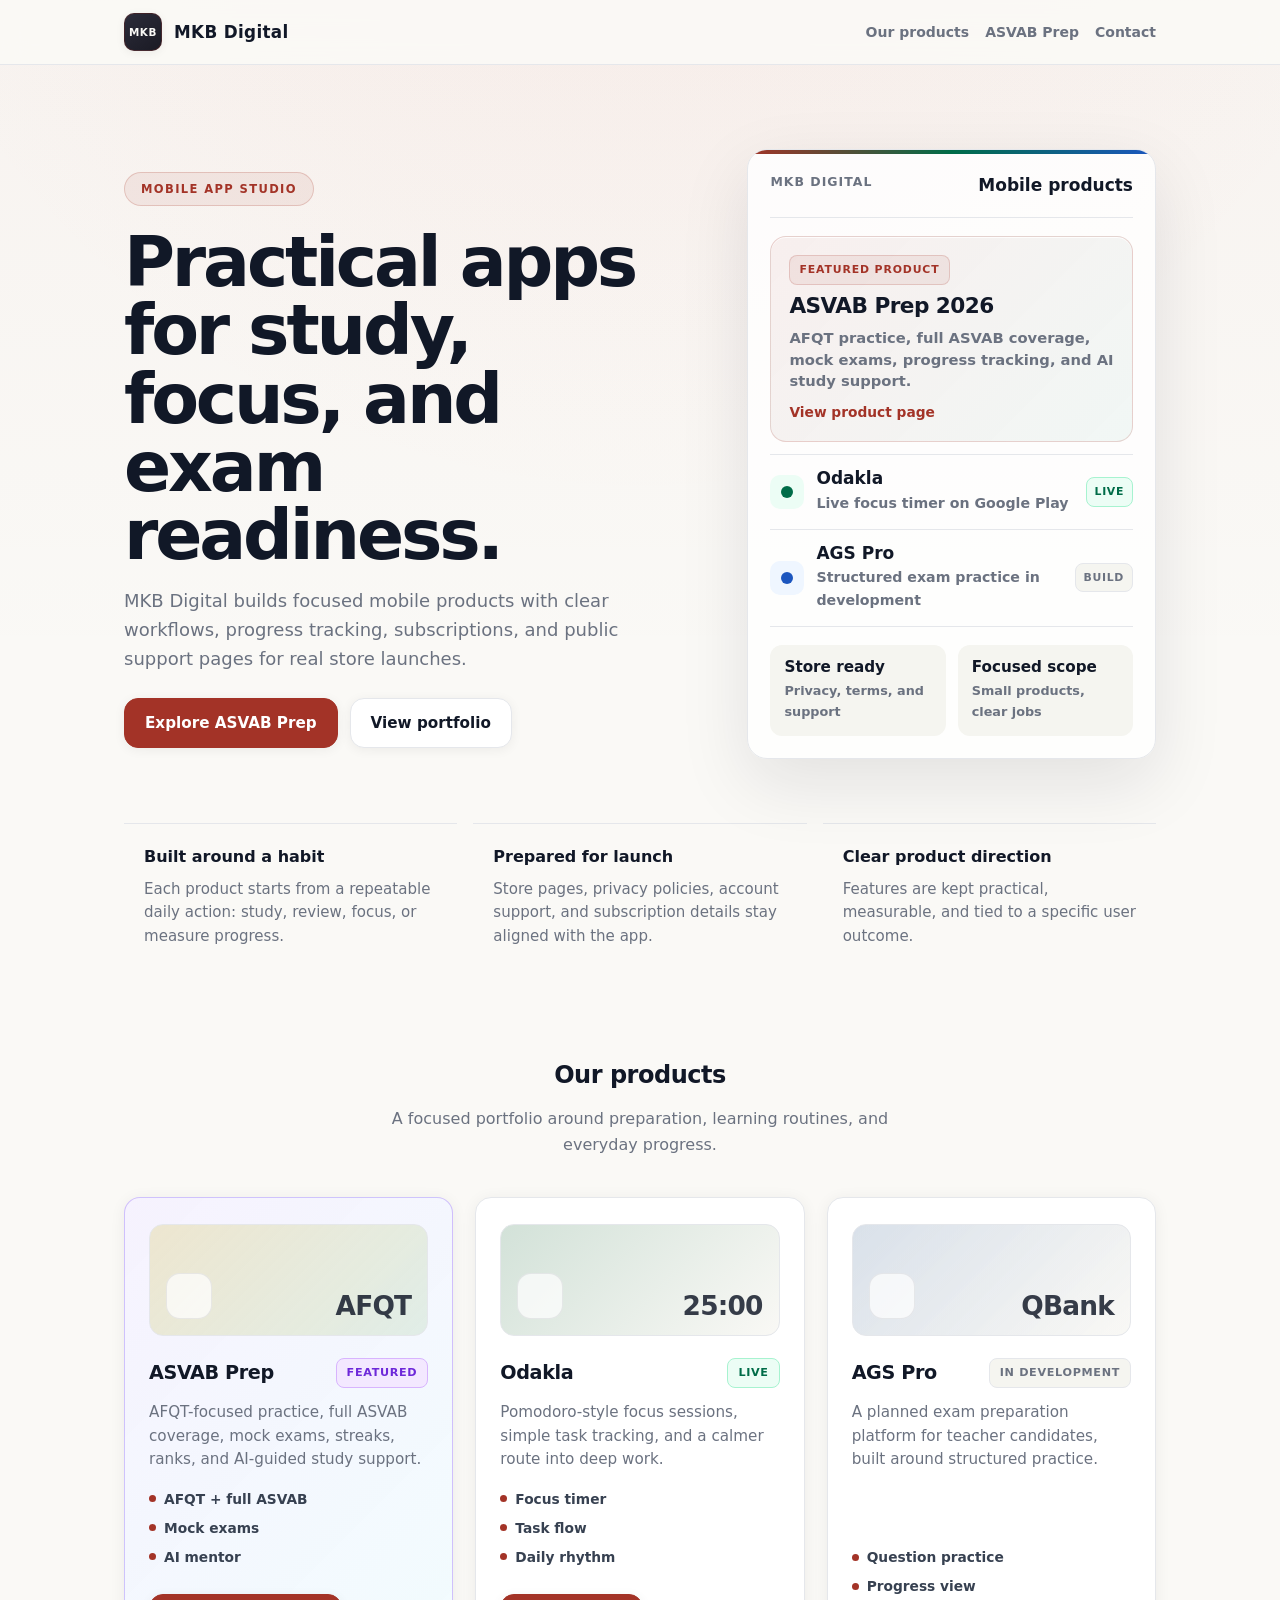
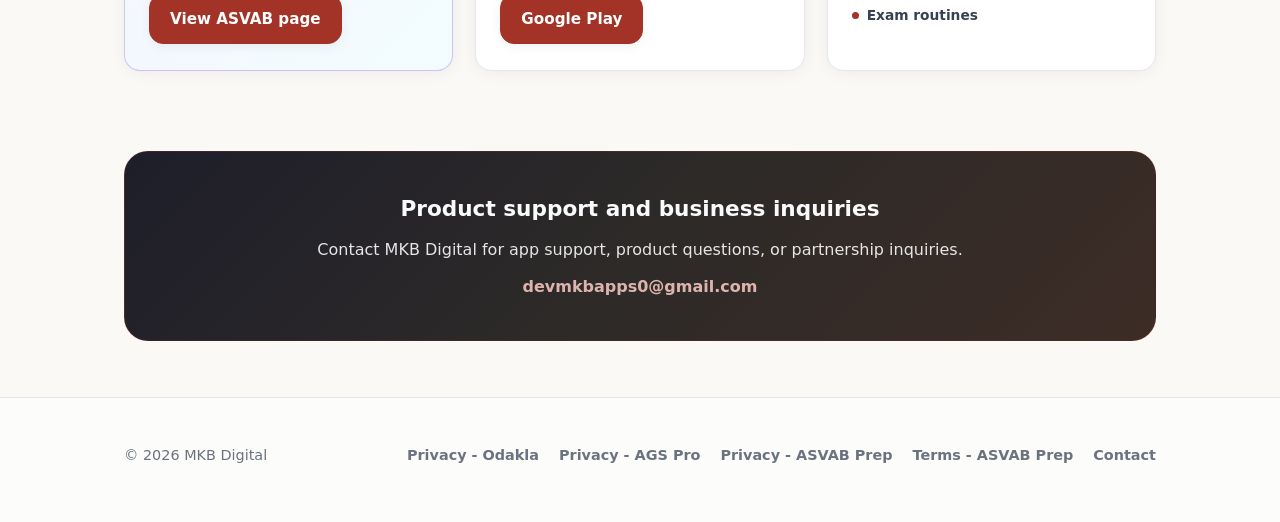
==== index.html @ 9f09443c "Add files via upload" ====
<!DOCTYPE html>
<html lang="en">
  <head>
    <meta charset="utf-8" />
    <meta name="viewport" content="width=device-width, initial-scale=1" />
    <meta
      name="description"
      content="MKB Digital builds practical mobile apps for study, focus, and exam readiness."
    />
    <title>MKB Digital - Mobile App Studio</title>
    <link rel="stylesheet" href="/styles.css" />
    <link rel="icon" href="/favicon.svg" type="image/svg+xml" />
  </head>
  <body>
    <header class="site-header">
      <div class="wrap inner">
        <a class="logo" href="/">
          <span class="logo-mark" aria-hidden="true">MKB</span>
          <span class="logo-text">MKB Digital</span>
        </a>
        <div class="header-tools">
          <nav class="nav-links" aria-label="Page">
            <a href="#portfolio">Our products</a>
            <a href="/asvab">ASVAB Prep</a>
            <a href="#contact">Contact</a>
          </nav>
        </div>
      </div>
    </header>

    <div class="nav-mobile wrap" aria-label="Mobile menu">
      <a href="#portfolio">Our products</a>
      <a href="/asvab">ASVAB Prep</a>
      <a href="#contact">Contact</a>
    </div>

    <main>
      <section class="hero">
        <div class="wrap hero-grid">
          <div class="hero-copy">
            <p class="hero-badge">Mobile app studio</p>
            <h1>Practical apps for study, focus, and exam readiness.</h1>
            <p class="hero-lead">
              MKB Digital builds focused mobile products with clear workflows, progress tracking, subscriptions, and
              public support pages for real store launches.
            </p>
            <div class="hero-actions">
              <a class="btn-store primary" href="/asvab">Explore ASVAB Prep</a>
              <a class="btn-store" href="#portfolio">View portfolio</a>
            </div>
          </div>

          <div class="studio-preview" aria-label="MKB Digital product overview">
            <div class="studio-preview-head">
              <span>MKB Digital</span>
              <strong>Mobile products</strong>
            </div>

            <a class="studio-featured" href="/asvab">
              <span class="studio-status">Featured product</span>
              <strong>ASVAB Prep 2026</strong>
              <small>AFQT practice, full ASVAB coverage, mock exams, progress tracking, and AI study support.</small>
              <span class="studio-link">View product page</span>
            </a>

            <div class="studio-product-list">
              <div class="studio-preview-row">
                <span class="product-dot product-dot--green"></span>
                <div>
                  <strong>Odakla</strong>
                  <small>Live focus timer on Google Play</small>
                </div>
                <span class="product-state product-state--live">Live</span>
              </div>
              <div class="studio-preview-row">
                <span class="product-dot product-dot--blue"></span>
                <div>
                  <strong>AGS Pro</strong>
                  <small>Structured exam practice in development</small>
                </div>
                <span class="product-state">Build</span>
              </div>
            </div>

            <div class="studio-principles">
              <div>
                <strong>Store ready</strong>
                <span>Privacy, terms, and support</span>
              </div>
              <div>
                <strong>Focused scope</strong>
                <span>Small products, clear jobs</span>
              </div>
            </div>
          </div>
        </div>
      </section>

      <section class="studio-values" aria-label="MKB Digital principles">
        <div class="wrap value-grid">
          <div>
            <strong>Built around a habit</strong>
            <p>Each product starts from a repeatable daily action: study, review, focus, or measure progress.</p>
          </div>
          <div>
            <strong>Prepared for launch</strong>
            <p>Store pages, privacy policies, account support, and subscription details stay aligned with the app.</p>
          </div>
          <div>
            <strong>Clear product direction</strong>
            <p>Features are kept practical, measurable, and tied to a specific user outcome.</p>
          </div>
        </div>
      </section>

      <section class="section" id="portfolio">
        <div class="wrap">
          <h2 class="section-title">Our products</h2>
          <p class="section-sub">
            A focused portfolio around preparation, learning routines, and everyday progress.
          </p>

          <div class="project-grid">
            <article class="project-card project-card--asvab">
              <div class="project-visual project-visual--asvab" aria-hidden="true">
                <span></span>
                <strong>AFQT</strong>
              </div>
              <div class="project-card-head">
                <h3>ASVAB Prep</h3>
                <span class="project-badge project-badge--featured">Featured</span>
              </div>
              <p>AFQT-focused practice, full ASVAB coverage, mock exams, streaks, ranks, and AI-guided study support.</p>
              <ul class="project-points">
                <li>AFQT + full ASVAB</li>
                <li>Mock exams</li>
                <li>AI mentor</li>
              </ul>
              <div class="project-actions">
                <a class="btn-store primary" href="/asvab">View ASVAB page</a>
              </div>
            </article>

            <article class="project-card">
              <div class="project-visual project-visual--odakla" aria-hidden="true">
                <span></span>
                <strong>25:00</strong>
              </div>
              <div class="project-card-head">
                <h3>Odakla</h3>
                <span class="project-badge project-badge--live">Live</span>
              </div>
              <p>Pomodoro-style focus sessions, simple task tracking, and a calmer route into deep work.</p>
              <ul class="project-points">
                <li>Focus timer</li>
                <li>Task flow</li>
                <li>Daily rhythm</li>
              </ul>
              <div class="project-actions">
                <a
                  class="btn-store primary"
                  href="https://play.google.com/store/apps/details?id=com.odakla.app"
                  rel="noopener noreferrer"
                  target="_blank"
                  >Google Play</a
                >
              </div>
            </article>

            <article class="project-card">
              <div class="project-visual project-visual--ags" aria-hidden="true">
                <span></span>
                <strong>QBank</strong>
              </div>
              <div class="project-card-head">
                <h3>AGS Pro</h3>
                <span class="project-badge">In development</span>
              </div>
              <p>A planned exam preparation platform for teacher candidates, built around structured practice.</p>
              <ul class="project-points">
                <li>Question practice</li>
                <li>Progress view</li>
                <li>Exam routines</li>
              </ul>
            </article>
          </div>
        </div>
      </section>

      <div class="wrap">
        <section class="cta-band" id="contact" aria-labelledby="cta-title">
          <h2 id="cta-title">Product support and business inquiries</h2>
          <p>Contact MKB Digital for app support, product questions, or partnership inquiries.</p>
          <p class="cta-email">
            <a href="mailto:devmkbapps0@gmail.com">devmkbapps0@gmail.com</a>
          </p>
        </section>
      </div>
    </main>

    <footer class="site-footer">
      <div class="wrap inner">
        <p>&copy; 2026 MKB Digital</p>
        <div class="footer-links">
          <a href="/odakla/privacy">Privacy - Odakla</a>
          <a href="/ags/privacy">Privacy - AGS Pro</a>
          <a href="/asvab/privacy">Privacy - ASVAB Prep</a>
          <a href="/asvab/terms">Terms - ASVAB Prep</a>
          <a href="mailto:devmkbapps0@gmail.com">Contact</a>
        </div>
      </div>
    </footer>
  </body>
</html>
---- styles.css ----
/* MKB Digital - terracotta / warm paper + software studio (corporate) */
:root {
  --bg: #faf9f6;
  --surface: #ffffff;
  --surface-low: #f5f5f0;
  --text: #111827;
  --muted: #6b7280;
  --primary: #a33327;
  --primary-hover: #8b2a20;
  --secondary: #006c48;
  --accent: #1c56bf;
  --border: #e5e7eb;
  --shadow: rgba(0, 0, 0, 0.06);
  --radius: 16px;
  --font: ui-sans-serif, system-ui, -apple-system, "Segoe UI", Roboto, "Helvetica Neue", Arial, sans-serif;
}

*,
*::before,
*::after {
  box-sizing: border-box;
}

html {
  scroll-behavior: smooth;
}

body {
  margin: 0;
  font-family: var(--font);
  font-size: 17px;
  line-height: 1.6;
  color: var(--text);
  background-color: var(--bg);
  background-image:
    linear-gradient(180deg, rgba(163, 51, 39, 0.03) 0%, transparent 32%),
    radial-gradient(ellipse 120% 80% at 50% -20%, rgba(232, 112, 96, 0.08), transparent 55%);
  -webkit-font-smoothing: antialiased;
}

a {
  color: var(--primary);
  text-decoration: none;
}

a:hover {
  text-decoration: underline;
}

.wrap {
  max-width: 1080px;
  margin: 0 auto;
  padding: 0 24px;
}

/* Header */
.site-header {
  position: sticky;
  top: 0;
  z-index: 50;
  background: rgba(250, 249, 246, 0.94);
  backdrop-filter: blur(12px);
  border-bottom: 1px solid var(--border);
}

.site-header .inner {
  display: flex;
  align-items: center;
  justify-content: space-between;
  min-height: 64px;
  gap: 12px;
}

.site-header .header-tools {
  display: flex;
  align-items: center;
  gap: 12px;
  flex-shrink: 0;
}

.logo {
  display: flex;
  align-items: center;
  gap: 12px;
  font-weight: 800;
  font-size: 1.05rem;
  letter-spacing: -0.02em;
  color: var(--text);
  text-decoration: none;
}

.logo:hover {
  text-decoration: none;
  color: var(--primary);
}

.logo-text {
  letter-spacing: 0.02em;
}

.logo-mark {
  width: 38px;
  height: 38px;
  border-radius: 10px;
  background: linear-gradient(145deg, #2c2c3a 0%, #1a1a24 100%);
  display: grid;
  place-items: center;
  color: #faf9f6;
  font-size: 0.65rem;
  font-weight: 800;
  letter-spacing: 0.06em;
  box-shadow: 0 2px 10px var(--shadow);
  border: 1px solid rgba(163, 51, 39, 0.25);
}

.nav-links {
  display: flex;
  align-items: center;
  flex-wrap: wrap;
  justify-content: flex-end;
  gap: 10px 16px;
  font-size: 0.875rem;
  font-weight: 600;
}

.nav-sep {
  color: var(--border);
  user-select: none;
}

.nav-links a {
  color: var(--muted);
}

.nav-links a:hover {
  color: var(--text);
  text-decoration: none;
}

/* Hero */
.hero {
  padding: 84px 0 42px;
}

.hero-grid {
  display: grid;
  grid-template-columns: minmax(0, 1fr) minmax(320px, 0.72fr);
  gap: 56px;
  align-items: center;
}

.hero-copy {
  text-align: left;
}

.hero-badge {
  display: inline-block;
  font-size: 0.72rem;
  font-weight: 700;
  letter-spacing: 0.12em;
  text-transform: uppercase;
  color: var(--primary);
  background: rgba(163, 51, 39, 0.08);
  border: 1px solid rgba(163, 51, 39, 0.2);
  padding: 7px 16px;
  border-radius: 999px;
  margin-bottom: 22px;
}

.hero h1 {
  margin: 0 0 18px;
  font-size: clamp(2.25rem, 6vw, 4.35rem);
  font-weight: 800;
  letter-spacing: -0.045em;
  line-height: 0.98;
  max-width: 760px;
}

.hero-lead {
  margin: 0 0 24px;
  max-width: 610px;
  font-size: 1.125rem;
  color: var(--muted);
  font-weight: 500;
}

.hero-actions {
  display: flex;
  flex-wrap: wrap;
  gap: 12px;
  justify-content: flex-start;
}

.studio-preview {
  position: relative;
  padding: 22px;
  border: 1px solid var(--border);
  border-radius: 20px;
  background: rgba(255, 255, 255, 0.82);
  box-shadow: 0 24px 70px rgba(17, 24, 39, 0.1);
  overflow: hidden;
}

.studio-preview::before {
  content: "";
  position: absolute;
  inset: 0 0 auto;
  height: 4px;
  background: linear-gradient(90deg, var(--primary), var(--secondary), var(--accent));
}

.studio-preview-head {
  display: flex;
  align-items: flex-start;
  justify-content: space-between;
  gap: 18px;
  margin-bottom: 18px;
  padding-bottom: 18px;
  border-bottom: 1px solid var(--border);
}

.studio-preview-head span {
  color: var(--muted);
  font-size: 0.78rem;
  font-weight: 800;
  text-transform: uppercase;
  letter-spacing: 0.08em;
}

.studio-preview-head strong {
  color: var(--text);
}

.studio-featured {
  display: grid;
  gap: 10px;
  margin-bottom: 12px;
  padding: 18px;
  border: 1px solid rgba(163, 51, 39, 0.18);
  border-radius: 16px;
  color: var(--text);
  background:
    linear-gradient(135deg, rgba(163, 51, 39, 0.08), rgba(0, 108, 72, 0.055)),
    var(--surface);
  box-shadow: inset 0 1px 0 rgba(255, 255, 255, 0.82);
  transition: transform 0.16s ease, border-color 0.16s ease, box-shadow 0.16s ease;
}

.studio-featured:hover {
  text-decoration: none;
  border-color: rgba(163, 51, 39, 0.34);
  transform: translateY(-1px);
}

.studio-featured strong,
.studio-featured small,
.studio-featured span {
  display: block;
}

.studio-featured strong {
  font-size: 1.35rem;
  line-height: 1.05;
  letter-spacing: -0.025em;
}

.studio-featured small {
  color: var(--muted);
  font-size: 0.92rem;
  font-weight: 600;
  line-height: 1.45;
}

.studio-status {
  width: fit-content;
  padding: 5px 9px;
  border-radius: 8px;
  color: var(--primary);
  background: rgba(163, 51, 39, 0.08);
  border: 1px solid rgba(163, 51, 39, 0.18);
  font-size: 0.68rem;
  font-weight: 900;
  letter-spacing: 0.08em;
  text-transform: uppercase;
}

.studio-link {
  color: var(--primary);
  font-size: 0.86rem;
  font-weight: 800;
}

.studio-product-list {
  border-top: 1px solid var(--border);
}

.studio-preview-row {
  display: grid;
  grid-template-columns: 34px minmax(0, 1fr) auto;
  gap: 12px;
  align-items: center;
  padding: 14px 0;
  border-bottom: 1px solid var(--border);
}

.studio-preview-row strong,
.studio-preview-row small {
  display: block;
}

.studio-preview-row strong {
  color: var(--text);
  line-height: 1.1;
}

.studio-preview-row small {
  margin-top: 4px;
  color: var(--muted);
  font-weight: 650;
}

.product-state {
  padding: 5px 8px;
  border: 1px solid var(--border);
  border-radius: 8px;
  color: var(--muted);
  background: var(--surface-low);
  font-size: 0.68rem;
  font-weight: 900;
  letter-spacing: 0.06em;
  text-transform: uppercase;
}

.product-state--live {
  color: var(--secondary);
  background: #ecfdf5;
  border-color: #a7f3d0;
}

.product-dot {
  display: grid;
  place-items: center;
  width: 34px;
  height: 34px;
  border-radius: 10px;
}

.product-dot::before {
  content: "";
  width: 12px;
  height: 12px;
  border-radius: 999px;
  background: currentColor;
}

.product-dot--green {
  color: var(--secondary);
  background: #ecfdf5;
}

.product-dot--gold {
  color: #9a6b08;
  background: #fff7d6;
}

.product-dot--blue {
  color: var(--accent);
  background: #eff6ff;
}

.studio-principles {
  display: grid;
  grid-template-columns: 1fr 1fr;
  gap: 12px;
  margin-top: 18px;
}

.studio-principles div {
  padding: 14px;
  border-radius: 12px;
  background: var(--surface-low);
}

.studio-principles strong,
.studio-principles span {
  display: block;
}

.studio-principles strong {
  font-size: 0.95rem;
  line-height: 1.1;
}

.studio-principles span {
  margin-top: 6px;
  color: var(--muted);
  font-size: 0.8rem;
  font-weight: 650;
}

.studio-values {
  padding: 22px 0 40px;
}

.value-grid {
  display: grid;
  grid-template-columns: repeat(3, minmax(0, 1fr));
  gap: 16px;
}

.value-grid div {
  padding: 20px;
  border-top: 1px solid var(--border);
}

.value-grid strong {
  display: block;
  margin-bottom: 8px;
  font-size: 1rem;
}

.value-grid p {
  margin: 0;
  color: var(--muted);
  font-size: 0.94rem;
  line-height: 1.55;
}

.store-row {
  display: flex;
  flex-wrap: wrap;
  gap: 12px;
  justify-content: center;
  align-items: center;
}

.btn-store {
  display: inline-flex;
  align-items: center;
  gap: 10px;
  padding: 12px 20px;
  border-radius: 14px;
  font-weight: 700;
  font-size: 0.95rem;
  border: 1.5px solid var(--border);
  background: var(--surface);
  color: var(--text);
  box-shadow: 0 2px 12px var(--shadow);
  transition: transform 0.15s ease, box-shadow 0.15s ease, border-color 0.15s;
}

.btn-store:hover {
  text-decoration: none;
  transform: translateY(-1px);
  box-shadow: 0 6px 20px rgba(0, 0, 0, 0.08);
  border-color: #d1d5db;
}

.btn-store.primary {
  background: var(--primary);
  color: #fff;
  border-color: var(--primary);
}

.btn-store.primary:hover {
  background: var(--primary-hover);
  border-color: var(--primary-hover);
}

.store-hint {
  margin-top: 16px;
  font-size: 0.875rem;
  color: var(--muted);
}

/* Sections & project grid */
.section {
  padding: 48px 0 56px;
}

.section-title {
  text-align: center;
  margin: 0 0 12px;
  font-size: 1.5rem;
  font-weight: 800;
  letter-spacing: -0.02em;
}

.section-sub {
  text-align: center;
  margin: 0 auto 40px;
  max-width: 560px;
  color: var(--muted);
  font-size: 1rem;
}

.project-grid {
  display: grid;
  grid-template-columns: repeat(auto-fit, minmax(280px, 1fr));
  gap: 22px;
}

.project-card {
  background: var(--surface);
  border: 1px solid var(--border);
  border-radius: var(--radius);
  padding: 26px 24px;
  box-shadow: 0 2px 16px var(--shadow);
  display: flex;
  flex-direction: column;
  min-height: 100%;
}

.project-visual {
  display: flex;
  align-items: flex-end;
  justify-content: space-between;
  height: 112px;
  margin-bottom: 22px;
  padding: 16px;
  border-radius: 14px;
  border: 1px solid var(--border);
  background: var(--surface-low);
  overflow: hidden;
}

.project-visual span {
  width: 46px;
  height: 46px;
  border-radius: 14px;
  background: rgba(255, 255, 255, 0.72);
  box-shadow: inset 0 0 0 1px rgba(17, 24, 39, 0.08);
}

.project-visual strong {
  color: rgba(17, 24, 39, 0.84);
  font-size: 1.65rem;
  line-height: 1;
  letter-spacing: -0.03em;
}

.project-visual--odakla {
  background:
    linear-gradient(135deg, rgba(0, 108, 72, 0.14), rgba(250, 249, 246, 0.84)),
    var(--surface-low);
}

.project-visual--ags {
  background:
    linear-gradient(135deg, rgba(28, 86, 191, 0.13), rgba(250, 249, 246, 0.84)),
    var(--surface-low);
}

.project-visual--asvab {
  background:
    linear-gradient(135deg, rgba(214, 184, 106, 0.24), rgba(79, 183, 166, 0.12)),
    var(--surface-low);
}

.project-card-head {
  display: flex;
  align-items: flex-start;
  justify-content: space-between;
  gap: 12px;
  margin-bottom: 12px;
}

.project-card h3 {
  margin: 0;
  font-size: 1.2rem;
  font-weight: 800;
  letter-spacing: -0.02em;
}

.project-card p {
  margin: 0 0 16px;
  font-size: 0.95rem;
  color: var(--muted);
  line-height: 1.55;
  flex: 1;
}

.project-points {
  display: grid;
  gap: 7px;
  margin: 0 0 18px;
  padding: 0;
  list-style: none;
  color: #374151;
  font-size: 0.86rem;
  font-weight: 650;
}

.project-points li {
  display: flex;
  align-items: center;
  gap: 8px;
}

.project-points li::before {
  content: "";
  width: 7px;
  height: 7px;
  border-radius: 999px;
  background: var(--primary);
  flex: 0 0 auto;
}

.project-badge {
  flex-shrink: 0;
  font-size: 0.7rem;
  font-weight: 800;
  text-transform: uppercase;
  letter-spacing: 0.06em;
  color: var(--muted);
  background: var(--surface-low);
  border: 1px solid var(--border);
  padding: 5px 10px;
  border-radius: 8px;
}

.project-badge--live {
  color: var(--secondary);
  background: #ecfdf5;
  border-color: #a7f3d0;
}

.project-badge--featured {
  color: #6d28d9;
  background: #f3e8ff;
  border-color: #d8b4fe;
}

.project-card--asvab {
  border-color: rgba(139, 92, 246, 0.35);
  background:
    linear-gradient(135deg, rgba(139, 92, 246, 0.08), rgba(34, 211, 238, 0.06)),
    var(--surface);
}

.project-actions {
  margin-top: auto;
  padding-top: 8px;
}

/* CTA band */
.cta-band {
  margin: 24px 0 56px;
  padding: 40px 28px;
  border-radius: 24px;
  background: linear-gradient(135deg, #1e1e2a 0%, #2d2a28 50%, #3d2c26 100%);
  color: #f9fafb;
  text-align: center;
  border: 1px solid rgba(163, 51, 39, 0.2);
}

.cta-band h2 {
  margin: 0 0 10px;
  font-size: 1.35rem;
  font-weight: 800;
}

.cta-band p {
  margin: 0 0 12px;
  opacity: 0.9;
  font-size: 1rem;
}

.cta-email {
  margin: 8px 0 0 !important;
}

.cta-email a {
  color: #f0c4bc;
  font-weight: 700;
}

.cta-email a:hover {
  color: #fff;
}

/* Footer */
.site-footer {
  padding: 32px 0 40px;
  border-top: 1px solid var(--border);
  font-size: 0.9rem;
  color: var(--muted);
  background: rgba(255, 255, 255, 0.5);
}

.site-footer .inner {
  display: flex;
  flex-wrap: wrap;
  gap: 16px;
  justify-content: space-between;
  align-items: center;
}

.footer-links {
  display: flex;
  flex-wrap: wrap;
  gap: 16px 20px;
}

.footer-links a {
  color: var(--muted);
  font-weight: 600;
}

.footer-links a:hover {
  color: var(--text);
}

/* Legal pages */
.legal {
  padding: 48px 0 64px;
  max-width: 720px;
}

.legal h1 {
  font-size: 1.75rem;
  margin-bottom: 8px;
}

.legal .meta {
  color: var(--muted);
  font-size: 0.9rem;
  margin-bottom: 28px;
}

.legal h2 {
  font-size: 1.15rem;
  margin-top: 28px;
  margin-bottom: 10px;
}

.legal p {
  margin: 0 0 14px;
  color: #374151;
}

.legal h3 {
  font-size: 1rem;
  font-weight: 800;
  margin: 22px 0 8px;
  color: var(--text);
}

.legal ul {
  margin: 0 0 16px;
  padding-left: 1.25rem;
  color: #374151;
}

.legal li {
  margin-bottom: 8px;
}

.legal li:last-child {
  margin-bottom: 0;
}

.legal .note {
  font-size: 0.9rem;
  color: var(--muted);
  border-left: 3px solid var(--border);
  padding-left: 14px;
  margin: 16px 0;
}

.back-link {
  display: inline-block;
  margin-bottom: 24px;
  font-weight: 600;
}

/* Premium ASVAB legal pages */
.privacy-page .back-link {
  color: var(--asvab-cyan);
}

.privacy-shell {
  padding-bottom: 76px;
}

.privacy-hero {
  position: relative;
  padding: 64px 0 38px;
  overflow: hidden;
}

.privacy-hero::before {
  content: "";
  position: absolute;
  inset: 0;
  background:
    radial-gradient(circle at 18% 10%, rgba(139, 92, 246, 0.24), transparent 32%),
    radial-gradient(circle at 86% 0%, rgba(34, 211, 238, 0.18), transparent 30%);
  pointer-events: none;
}

.privacy-hero-grid {
  position: relative;
  display: grid;
  grid-template-columns: minmax(0, 1fr) 340px;
  gap: 34px;
  align-items: end;
}

.privacy-hero h1 {
  max-width: 820px;
  margin: 0 0 18px;
  color: var(--asvab-text);
  font-size: clamp(2.35rem, 6vw, 4.7rem);
  line-height: 0.96;
  letter-spacing: -0.055em;
}

.privacy-lead {
  max-width: 760px;
  margin: 0 0 18px;
  color: var(--asvab-muted);
  font-size: clamp(1rem, 2vw, 1.2rem);
}

.privacy-page .meta {
  margin: 0;
  color: rgba(248, 250, 252, 0.72);
  font-size: 0.92rem;
}

.privacy-summary-card,
.privacy-cards div,
.privacy-toc,
.privacy-document,
.legal-block {
  border: 1px solid var(--asvab-border);
  background: rgba(255, 255, 255, 0.065);
  box-shadow: 0 12px 34px rgba(0, 0, 0, 0.18);
}

.privacy-summary-card {
  padding: 24px;
  border-radius: 28px;
  background:
    radial-gradient(circle at right top, rgba(34, 211, 238, 0.18), transparent 44%),
    rgba(255, 255, 255, 0.07);
}

.privacy-summary-card span,
.privacy-cards span,
.privacy-toc p {
  display: block;
  margin: 0 0 10px;
  color: var(--asvab-cyan);
  font-size: 0.74rem;
  font-weight: 900;
  letter-spacing: 0.14em;
  text-transform: uppercase;
}

.privacy-summary-card strong {
  display: block;
  color: var(--asvab-text);
  font-size: 1.45rem;
  line-height: 1.08;
}

.privacy-summary-card p {
  margin: 12px 0 0;
  color: var(--asvab-muted);
}

.privacy-layout {
  display: grid;
  grid-template-columns: 240px minmax(0, 1fr);
  gap: 24px;
  align-items: start;
}

.privacy-toc {
  position: sticky;
  top: 88px;
  padding: 18px;
  border-radius: 22px;
}

.privacy-toc a {
  display: block;
  padding: 10px 12px;
  border-radius: 13px;
  color: var(--asvab-muted);
  font-weight: 750;
}

.privacy-toc a:hover {
  color: var(--asvab-text);
  background: rgba(255, 255, 255, 0.08);
  text-decoration: none;
}

.privacy-document {
  padding: 18px;
  border-radius: 30px;
  background: rgba(8, 11, 24, 0.76);
}

.privacy-cards {
  display: grid;
  grid-template-columns: repeat(3, minmax(0, 1fr));
  gap: 12px;
  margin-bottom: 14px;
}

.privacy-cards div {
  min-height: 136px;
  padding: 18px;
  border-radius: 20px;
  background: rgba(255, 255, 255, 0.06);
}

.privacy-cards strong {
  display: block;
  color: var(--asvab-text);
  line-height: 1.22;
}

.legal-block {
  padding: 28px;
  border-radius: 24px;
  margin-bottom: 14px;
  background: rgba(255, 255, 255, 0.055);
}

.legal-block:last-child {
  margin-bottom: 0;
}

.legal-block h2 {
  margin: 0 0 14px;
  color: var(--asvab-text);
  font-size: clamp(1.25rem, 2vw, 1.65rem);
  line-height: 1.12;
}

.legal-block p,
.legal-block li {
  color: var(--asvab-muted);
}

.legal-block p {
  margin: 0 0 14px;
}

.legal-block p:last-child {
  margin-bottom: 0;
}

.legal-block ul {
  display: grid;
  gap: 10px;
  margin: 0;
  padding-left: 1.15rem;
}

.legal-block a {
  color: var(--asvab-cyan);
  font-weight: 800;
}

.legal-block strong {
  color: #eef2ff;
}

/* ASVAB landing */
.asvab-page {
  --asvab-bg: #0b1020;
  --asvab-panel: #111827;
  --asvab-panel-soft: rgba(255, 255, 255, 0.06);
  --asvab-text: #f8fafc;
  --asvab-muted: #c2c8d4;
  --asvab-purple: #6375d6;
  --asvab-cyan: #4fb7a6;
  --asvab-pink: #d6b86a;
  --asvab-border: rgba(255, 255, 255, 0.12);
  color: var(--asvab-text);
  background:
    linear-gradient(rgba(255, 255, 255, 0.022) 1px, transparent 1px),
    linear-gradient(90deg, rgba(255, 255, 255, 0.022) 1px, transparent 1px),
    linear-gradient(180deg, #0b1020 0%, #101827 46%, #0c111d 100%);
  background-size: 44px 44px, 44px 44px, auto;
}

.asvab-page .site-header {
  background: rgba(8, 11, 24, 0.78);
  border-color: var(--asvab-border);
}

.asvab-page .logo,
.asvab-page .nav-links a {
  color: var(--asvab-text);
}

.asvab-hero {
  position: relative;
  padding: 92px 0 76px;
  overflow: hidden;
}

.asvab-hero::after {
  content: "";
  position: absolute;
  inset: auto 0 0;
  height: 190px;
  pointer-events: none;
  background: linear-gradient(180deg, transparent, rgba(7, 10, 19, 0.96));
}

.asvab-hero-grid {
  position: relative;
  z-index: 1;
  display: grid;
  grid-template-columns: minmax(0, 0.96fr) minmax(340px, 1.04fr);
  align-items: center;
  gap: 64px;
}

.asvab-kicker,
.section-eyebrow,
.plan-label {
  margin: 0 0 14px;
  font-size: 0.74rem;
  font-weight: 900;
  letter-spacing: 0.14em;
  text-transform: uppercase;
  color: var(--asvab-cyan);
}

.asvab-hero h1 {
  margin: 0 0 20px;
  max-width: 740px;
  font-size: clamp(2.45rem, 6vw, 4.85rem);
  line-height: 0.98;
  letter-spacing: -0.045em;
  text-wrap: balance;
}

.asvab-hero h1 span {
  color: var(--asvab-text);
}

.asvab-lead {
  max-width: 660px;
  margin: 0 0 28px;
  color: var(--asvab-muted);
  font-size: clamp(1rem, 2vw, 1.22rem);
}

.asvab-actions {
  display: flex;
  flex-wrap: wrap;
  gap: 12px;
  align-items: center;
}

.asvab-page .btn-store.primary {
  background: var(--asvab-pink);
  border-color: var(--asvab-pink);
  color: #101827;
}

.asvab-store-disabled {
  background: rgba(255, 255, 255, 0.055);
  border-color: var(--asvab-border);
  color: var(--asvab-text);
}

.asvab-note {
  max-width: 560px;
  margin: 16px 0 0;
  color: var(--asvab-muted);
  font-size: 0.86rem;
}

.hero-proof {
  display: grid;
  grid-template-columns: repeat(3, minmax(0, 1fr));
  gap: 10px;
  max-width: 620px;
  margin-top: 28px;
}

.hero-proof div {
  padding: 16px;
  border: 1px solid var(--asvab-border);
  border-radius: 14px;
  background: rgba(255, 255, 255, 0.055);
}

.hero-proof strong,
.hero-proof span {
  display: block;
}

.hero-proof strong {
  color: var(--asvab-text);
  font-size: 1.4rem;
  line-height: 1;
}

.hero-proof span {
  margin-top: 6px;
  color: var(--asvab-muted);
  font-size: 0.8rem;
}

.product-visual {
  position: relative;
  min-height: 690px;
  display: grid;
  place-items: center;
  isolation: isolate;
}

.product-visual--real {
  min-height: 720px;
  grid-template-columns: 1fr;
  perspective: 1200px;
  touch-action: pan-y;
}

.product-visual::before {
  content: "";
  position: absolute;
  width: min(620px, 95vw);
  height: min(620px, 95vw);
  border-radius: 36px;
  background: linear-gradient(135deg, rgba(79, 183, 166, 0.16), rgba(214, 184, 106, 0.08));
  opacity: 0.74;
  z-index: -2;
}

.product-visual::after {
  display: none;
}

.phone-shot {
  position: absolute;
  top: 50%;
  left: 50%;
  --shot-x: 0px;
  --shot-y: 0px;
  --shot-rotate: 0deg;
  --shot-scale: 1;
  --shot-opacity: 1;
  --shot-brightness: 1;
  --shot-blur: 0px;
  padding: 0;
  margin: 0;
  overflow: hidden;
  border: 1px solid rgba(255, 255, 255, 0.16);
  border-radius: 36px;
  background: #020403;
  box-shadow:
    0 42px 110px rgba(0, 0, 0, 0.56),
    0 0 0 8px rgba(255, 255, 255, 0.035);
  cursor: pointer;
  opacity: var(--shot-opacity);
  width: min(348px, 78vw);
  aspect-ratio: 945 / 1955;
  transform:
    translate3d(-50%, -50%, 0)
    translate3d(var(--shot-x), var(--shot-y), 0)
    rotateZ(var(--shot-rotate))
    scale(var(--shot-scale));
  filter: brightness(var(--shot-brightness)) blur(var(--shot-blur));
  transition:
    transform 0.74s cubic-bezier(0.2, 0.82, 0.2, 1),
    opacity 0.52s ease,
    filter 0.52s ease,
    box-shadow 0.52s ease;
  appearance: none;
  -webkit-appearance: none;
  backface-visibility: hidden;
  contain: layout paint;
  transform-origin: center center;
  user-select: none;
  -webkit-tap-highlight-color: transparent;
  -webkit-user-select: none;
  will-change: transform, opacity, filter;
}

.phone-shot img {
  display: block;
  width: 100%;
  height: 100%;
  object-fit: cover;
  pointer-events: none;
  user-select: none;
  -webkit-user-drag: none;
  -webkit-user-select: none;
}

.phone-shot:focus-visible {
  outline: 2px solid var(--asvab-pink);
  outline-offset: 10px;
}

.phone-shot[data-pos="0"] {
  z-index: 5;
  --shot-opacity: 1;
  --shot-x: 0px;
  --shot-y: 0px;
  --shot-rotate: 0deg;
  --shot-scale: 1;
  --shot-brightness: 1;
  --shot-blur: 0px;
}

.phone-shot[data-pos="-1"] {
  z-index: 3;
  --shot-opacity: 0.58;
  --shot-x: -43%;
  --shot-y: 34px;
  --shot-rotate: -8deg;
  --shot-scale: 0.74;
  --shot-brightness: 0.72;
  --shot-blur: 0.2px;
}

.phone-shot[data-pos="1"] {
  z-index: 3;
  --shot-opacity: 0.58;
  --shot-x: 43%;
  --shot-y: 34px;
  --shot-rotate: 8deg;
  --shot-scale: 0.74;
  --shot-brightness: 0.72;
  --shot-blur: 0.2px;
}

.phone-shot[data-pos="-2"] {
  z-index: 1;
  --shot-opacity: 0.26;
  --shot-x: -64%;
  --shot-y: 62px;
  --shot-rotate: -12deg;
  --shot-scale: 0.56;
  --shot-brightness: 0.58;
  --shot-blur: 0.5px;
}

.phone-shot[data-pos="2"] {
  z-index: 1;
  --shot-opacity: 0.26;
  --shot-x: 64%;
  --shot-y: 62px;
  --shot-rotate: 12deg;
  --shot-scale: 0.56;
  --shot-brightness: 0.58;
  --shot-blur: 0.5px;
}

.phone-shot:not([data-pos="0"]):hover {
  --shot-brightness: 0.86;
}

.phone-shot[data-pos="0"]::after,
.screenshot-card::before {
  content: "";
  position: absolute;
  inset: 0;
  pointer-events: none;
  background: linear-gradient(115deg, rgba(255, 255, 255, 0.16), transparent 20%, transparent 78%, rgba(255, 255, 255, 0.08));
}

.visual-card {
  position: absolute;
  z-index: 2;
  padding: 16px 18px;
  border: 1px solid var(--asvab-border);
  border-radius: 16px;
  color: var(--asvab-text);
  background: rgba(12, 17, 32, 0.88);
  box-shadow: 0 14px 38px rgba(0, 0, 0, 0.28);
}

.visual-card span,
.visual-card strong {
  display: block;
}

.visual-card span {
  color: var(--asvab-muted);
  font-size: 0.78rem;
  font-weight: 800;
  text-transform: uppercase;
  letter-spacing: 0.1em;
}

.visual-card strong {
  margin-top: 6px;
  font-size: 1.45rem;
  line-height: 1.05;
}

.visual-card--score {
  top: 80px;
  left: 6%;
}

.visual-card--mentor {
  right: 2%;
  bottom: 118px;
  max-width: 190px;
}

.hero-phone {
  transform: rotate(3deg);
}

.phone-showcase {
  display: grid;
  place-items: center;
  position: relative;
}

.phone-showcase::before {
  content: "";
  position: absolute;
  width: 340px;
  height: 340px;
  border-radius: 999px;
  background: radial-gradient(circle, rgba(34, 211, 238, 0.2), transparent 68%);
  filter: blur(8px);
}

.phone-frame {
  position: relative;
  width: min(352px, 82vw);
  min-height: 660px;
  padding: 16px;
  border-radius: 42px;
  background:
    linear-gradient(145deg, rgba(255, 255, 255, 0.2), transparent 18%),
    linear-gradient(145deg, #2d3450, #050813 64%);
  box-shadow:
    0 42px 110px rgba(0, 0, 0, 0.55),
    0 0 0 1px rgba(255, 255, 255, 0.14),
    inset 0 0 0 1px rgba(255, 255, 255, 0.07);
}

.phone-top {
  position: absolute;
  top: 12px;
  left: 50%;
  width: 96px;
  height: 24px;
  border-radius: 999px;
  transform: translateX(-50%);
  background: #070a12;
  z-index: 2;
}

.app-screen {
  min-height: 628px;
  border-radius: 34px;
  padding: 64px 20px 22px;
  background:
    radial-gradient(circle at top right, rgba(34, 211, 238, 0.2), transparent 34%),
    linear-gradient(180deg, #151a31 0%, #0c1020 100%);
  border: 1px solid rgba(255, 255, 255, 0.08);
}

.app-screen--hero {
  display: flex;
  flex-direction: column;
  gap: 16px;
  padding: 54px 16px 16px;
}

.app-preview {
  position: relative;
  display: grid;
  gap: 14px;
  min-height: 100%;
  padding: 18px;
  border: 1px solid var(--asvab-border);
  border-radius: 22px;
  color: var(--asvab-text);
  background:
    linear-gradient(180deg, rgba(255, 255, 255, 0.075), rgba(255, 255, 255, 0.035)),
    rgba(13, 19, 34, 0.88);
}

.app-preview--phone {
  min-height: 430px;
  align-content: start;
}

.preview-header,
.readiness-row {
  display: flex;
  align-items: center;
  justify-content: space-between;
  gap: 16px;
}

.preview-header span,
.readiness-row span,
.question-mini span,
.preview-list span,
.mentor-note {
  color: var(--asvab-muted);
  font-size: 0.78rem;
  font-weight: 750;
}

.preview-header strong,
.readiness-row strong {
  color: var(--asvab-text);
  font-size: 1rem;
}

.readiness-row strong {
  color: var(--asvab-pink);
  font-size: 2.4rem;
  line-height: 1;
}

.progress-meter {
  height: 9px;
  overflow: hidden;
  border-radius: 999px;
  background: rgba(255, 255, 255, 0.09);
}

.meter-fill {
  display: block;
  height: 100%;
  border-radius: inherit;
  background: linear-gradient(90deg, var(--asvab-cyan), var(--asvab-pink));
}

.meter-fill--64 {
  width: 64%;
}

.meter-fill--84 {
  width: 84%;
}

.question-mini,
.preview-list,
.mentor-note {
  padding: 14px;
  border: 1px solid var(--asvab-border);
  border-radius: 16px;
  background: rgba(255, 255, 255, 0.055);
}

.question-mini p,
.question-preview p,
.result-preview p,
.mentor-preview p {
  margin: 8px 0 0;
  color: var(--asvab-text);
  font-size: 0.94rem;
  line-height: 1.45;
}

.answer-options {
  display: grid;
  gap: 8px;
  margin-top: 12px;
}

.answer-options span {
  display: block;
  padding: 9px 11px;
  border: 1px solid var(--asvab-border);
  border-radius: 12px;
  color: var(--asvab-muted);
  background: rgba(255, 255, 255, 0.04);
  font-size: 0.82rem;
  font-weight: 750;
}

.answer-options .is-selected {
  color: #0b1020;
  border-color: var(--asvab-pink);
  background: var(--asvab-pink);
}

.dashboard-score strong,
.dashboard-score span,
.result-number {
  display: block;
}

.dashboard-score strong {
  color: var(--asvab-pink);
  font-size: 4.1rem;
  line-height: 0.92;
}

.dashboard-score span {
  margin-top: 8px;
  color: var(--asvab-muted);
}

.preview-list {
  display: grid;
  gap: 10px;
}

.preview-list span {
  padding-bottom: 10px;
  border-bottom: 1px solid var(--asvab-border);
}

.preview-list span:last-child {
  padding-bottom: 0;
  border-bottom: 0;
}

.result-number {
  color: var(--asvab-pink);
  font-size: 4.6rem;
  font-weight: 900;
  line-height: 0.95;
  letter-spacing: -0.04em;
}

.screen-placeholder {
  position: relative;
  display: grid;
  min-height: 360px;
  align-content: center;
  justify-items: center;
  padding: 28px;
  text-align: center;
  border-radius: 28px;
  color: var(--asvab-text);
  border: 1px dashed rgba(255, 255, 255, 0.3);
  background:
    linear-gradient(135deg, rgba(139, 92, 246, 0.2), rgba(34, 211, 238, 0.09)),
    repeating-linear-gradient(135deg, rgba(255, 255, 255, 0.035) 0 10px, transparent 10px 20px);
  overflow: hidden;
}

.screen-placeholder::before {
  content: "";
  position: absolute;
  inset: 18px;
  border-radius: 22px;
  border: 1px solid rgba(255, 255, 255, 0.08);
  pointer-events: none;
}

.screen-placeholder span,
.screen-placeholder strong,
.screen-placeholder small {
  position: relative;
  z-index: 1;
  display: block;
}

.screen-placeholder span {
  margin-bottom: 10px;
  color: var(--asvab-cyan);
  font-size: 0.76rem;
  font-weight: 900;
  letter-spacing: 0.16em;
  text-transform: uppercase;
}

.screen-placeholder strong {
  font-size: clamp(1.35rem, 3vw, 2rem);
  line-height: 1.08;
}

.screen-placeholder small {
  max-width: 260px;
  margin-top: 10px;
  color: var(--asvab-muted);
  font-size: 0.82rem;
}

.screen-placeholder--phone {
  min-height: 430px;
  border-radius: 26px;
}

.mini-dashboard {
  display: grid;
  grid-template-columns: repeat(2, minmax(0, 1fr));
  gap: 10px;
}

.mini-dashboard div {
  padding: 14px;
  border: 1px solid var(--asvab-border);
  border-radius: 18px;
  background: rgba(255, 255, 255, 0.08);
}

.mini-dashboard span,
.mini-dashboard strong {
  display: block;
}

.mini-dashboard span {
  color: var(--asvab-muted);
  font-size: 0.72rem;
}

.mini-dashboard strong {
  margin-top: 5px;
  font-size: 0.95rem;
}

.app-pill {
  display: inline-flex;
  padding: 7px 12px;
  border-radius: 999px;
  color: var(--asvab-cyan);
  background: rgba(34, 211, 238, 0.12);
  font-size: 0.8rem;
  font-weight: 800;
}

.app-screen h2 {
  margin: 22px 0 6px;
  font-size: 1.45rem;
  line-height: 1.1;
}

.app-screen p {
  margin: 0 0 18px;
  color: var(--asvab-muted);
}

.progress-card,
.answer-card,
.rank-row {
  margin-top: 12px;
  padding: 16px;
  border-radius: 18px;
  background: rgba(255, 255, 255, 0.08);
  border: 1px solid var(--asvab-border);
}

.progress-card,
.rank-row {
  display: flex;
  align-items: center;
  justify-content: space-between;
}

.progress-card strong {
  color: var(--asvab-cyan);
  font-size: 2rem;
}

.answer-card.is-correct {
  border-color: rgba(34, 211, 238, 0.38);
  background: rgba(34, 211, 238, 0.11);
}

.asvab-section {
  padding: 66px 0;
}

.section-heading {
  max-width: 800px;
  margin: 0 auto 34px;
  text-align: center;
}

.section-heading .asvab-section-title {
  margin-bottom: 0;
}

.split-heading {
  max-width: none;
  display: grid;
  grid-template-columns: minmax(0, 0.95fr) minmax(260px, 0.65fr);
  gap: 32px;
  align-items: end;
  text-align: left;
}

.split-heading .asvab-section-title {
  margin-left: 0;
  text-align: left;
}

.split-heading > p {
  margin: 0 0 8px;
  color: var(--asvab-muted);
}

.asvab-section-title {
  max-width: 760px;
  margin: 0 auto 34px;
  text-align: center;
  font-size: clamp(1.7rem, 4vw, 3rem);
  line-height: 1.05;
  letter-spacing: -0.04em;
}

.screenshot-section {
  padding-top: 34px;
  background: #080d1b;
}

.screenshot-grid {
  display: grid;
  grid-template-columns: repeat(4, minmax(0, 1fr));
  gap: 22px;
  align-items: start;
}

.screenshot-card {
  position: relative;
  display: flex;
  flex-direction: column;
  margin: 0;
  padding: 12px;
  min-height: 0;
  border: 1px solid var(--asvab-border);
  border-radius: 30px;
  background:
    linear-gradient(180deg, rgba(255, 255, 255, 0.075), rgba(255, 255, 255, 0.035)),
    #090e1c;
  box-shadow: 0 18px 44px rgba(0, 0, 0, 0.22);
  overflow: hidden;
  transform: translateZ(0);
}

.screenshot-card img {
  display: block;
  width: 100%;
  height: auto;
  max-height: 620px;
  object-fit: contain;
  object-position: top center;
  border-radius: 22px;
  background: #05070d;
  transform: translateZ(0);
}

.screenshot-card figcaption {
  display: grid;
  gap: 6px;
  padding: 14px 6px 4px;
}

.screenshot-card figcaption strong {
  color: var(--asvab-text);
  font-size: 0.98rem;
  line-height: 1.1;
}

.screenshot-card figcaption span {
  color: var(--asvab-muted);
  font-size: 0.8rem;
  line-height: 1.35;
}

.screenshot-card--large {
  transform: none;
}

.screenshot-card--large .screen-placeholder,
.screenshot-card--large .app-preview {
  min-height: 100%;
}

.screenshot-card--wide {
  transform: none;
}

.audience-grid,
.feature-grid,
.plan-grid,
.trust-grid {
  display: grid;
  gap: 18px;
}

.audience-grid {
  grid-template-columns: repeat(3, 1fr);
}

.audience-grid article,
.feature-card,
.plan-card,
.trust-band {
  border: 1px solid var(--asvab-border);
  background: var(--asvab-panel-soft);
  box-shadow: 0 20px 60px rgba(0, 0, 0, 0.18);
  backdrop-filter: blur(18px);
}

.audience-grid article,
.feature-card,
.plan-card {
  border-radius: 18px;
  padding: 24px;
  transition: transform 0.18s ease, border-color 0.18s ease, background 0.18s ease;
}

.audience-grid article:hover,
.feature-card:hover,
.plan-card:hover,
.screenshot-card:hover {
  transform: translateY(-2px);
  border-color: rgba(214, 184, 106, 0.34);
  background: rgba(255, 255, 255, 0.075);
}

.audience-grid h2,
.feature-card h3,
.plan-card h3 {
  margin: 0 0 10px;
  color: var(--asvab-text);
}

.audience-grid p,
.feature-card p,
.plan-note,
.faq-grid p {
  margin: 0;
  color: var(--asvab-muted);
}

.feature-grid {
  grid-template-columns: repeat(3, 1fr);
}

.feature-card {
  position: relative;
  overflow: hidden;
}

.feature-card::after {
  display: none;
}

.feature-icon {
  display: inline-grid;
  place-items: center;
  width: 40px;
  height: 40px;
  margin-bottom: 18px;
  border-radius: 11px;
  color: #101827;
  background: var(--asvab-pink);
  font-weight: 900;
  font-size: 0.78rem;
}

.plan-grid {
  grid-template-columns: repeat(2, minmax(0, 1fr));
  max-width: 860px;
  margin: 0 auto;
}

.plan-card {
  background: rgba(255, 255, 255, 0.07);
}

.plan-card--featured {
  border-color: rgba(214, 184, 106, 0.38);
  background: linear-gradient(135deg, rgba(214, 184, 106, 0.14), rgba(79, 183, 166, 0.08));
}

.plan-card ul {
  margin: 18px 0 0;
  padding-left: 1.15rem;
  color: var(--asvab-muted);
}

.plan-card li {
  margin-bottom: 8px;
}

.plan-note {
  max-width: 720px;
  margin: 18px auto 0;
  text-align: center;
}

.journey-section {
  padding-top: 42px;
}

.journey-grid {
  display: grid;
  grid-template-columns: minmax(0, 0.75fr) minmax(320px, 1fr);
  gap: 34px;
  align-items: center;
  padding: 34px;
  border: 1px solid var(--asvab-border);
  border-radius: 34px;
  background:
    radial-gradient(circle at left top, rgba(139, 92, 246, 0.18), transparent 38%),
    rgba(255, 255, 255, 0.055);
  box-shadow: 0 30px 90px rgba(0, 0, 0, 0.24);
}

.journey-grid h2 {
  margin: 0 0 14px;
  font-size: clamp(1.7rem, 4vw, 3.1rem);
  line-height: 1.03;
  letter-spacing: -0.045em;
}

.journey-grid p {
  margin: 0;
  color: var(--asvab-muted);
}

.journey-steps {
  display: grid;
  gap: 12px;
  margin: 0;
  padding: 0;
  list-style: none;
}

.journey-steps li {
  display: grid;
  grid-template-columns: 48px minmax(0, 1fr);
  gap: 14px;
  padding: 18px;
  border: 1px solid var(--asvab-border);
  border-radius: 22px;
  background: rgba(255, 255, 255, 0.065);
}

.journey-steps span {
  grid-row: span 2;
  display: grid;
  place-items: center;
  width: 48px;
  height: 48px;
  border-radius: 16px;
  color: #06111f;
  background: linear-gradient(135deg, var(--asvab-cyan), #c4b5fd);
  font-weight: 900;
  font-size: 0.82rem;
}

.journey-steps strong {
  color: var(--asvab-text);
  font-size: 1.05rem;
}

.journey-steps p {
  grid-column: 2;
  font-size: 0.92rem;
}

.trust-band {
  margin: 48px 24px;
  padding: 44px 0;
  border-radius: 30px;
  background:
    radial-gradient(circle at right, rgba(34, 211, 238, 0.18), transparent 38%),
    rgba(255, 255, 255, 0.06);
}

.trust-grid {
  grid-template-columns: 1.3fr 0.7fr;
  align-items: center;
}

.trust-grid h2 {
  margin: 0;
  max-width: 720px;
  font-size: clamp(1.5rem, 4vw, 2.5rem);
  line-height: 1.08;
}

.trust-links {
  display: grid;
  gap: 12px;
}

.trust-links a {
  padding: 16px 18px;
  border: 1px solid var(--asvab-border);
  border-radius: 16px;
  color: var(--asvab-text);
  background: rgba(255, 255, 255, 0.08);
  font-weight: 800;
}

.trust-links a:hover {
  border-color: rgba(34, 211, 238, 0.42);
  text-decoration: none;
}

.faq-grid {
  max-width: 840px;
}

.faq-grid details {
  margin-bottom: 12px;
  padding: 18px 20px;
  border-radius: 18px;
  border: 1px solid var(--asvab-border);
  background: rgba(255, 255, 255, 0.06);
}

.faq-grid summary {
  cursor: pointer;
  color: var(--asvab-text);
  font-weight: 800;
}

.faq-grid details p {
  padding-top: 12px;
}

.asvab-footer {
  background: rgba(8, 11, 24, 0.86);
  border-color: var(--asvab-border);
}

.asvab-footer .footer-links a,
.asvab-footer p {
  color: var(--asvab-muted);
}

@media (max-width: 900px) {
  .nav-links {
    font-size: 0.8rem;
    gap: 8px 12px;
  }

  .nav-sep {
    display: none;
  }

  .hero-grid,
  .asvab-hero-grid,
  .trust-grid {
    grid-template-columns: 1fr;
  }

  .hero-copy {
    text-align: center;
  }

  .hero h1,
  .hero-lead {
    margin-left: auto;
    margin-right: auto;
  }

  .hero-actions {
    justify-content: center;
  }

  .asvab-hero-copy {
    text-align: center;
  }

  .asvab-lead,
  .asvab-note {
    margin-left: auto;
    margin-right: auto;
  }

  .asvab-actions {
    justify-content: center;
  }

  .hero-proof {
    margin-left: auto;
    margin-right: auto;
  }

  .product-visual {
    min-height: 650px;
  }

  .product-visual--real {
    max-width: 620px;
    margin: 0 auto;
  }

  .visual-card--score {
    left: 10%;
  }

  .visual-card--mentor {
    right: 8%;
  }

  .split-heading,
  .privacy-hero-grid,
  .privacy-layout,
  .journey-grid {
    grid-template-columns: 1fr;
    text-align: center;
  }

  .privacy-toc {
    position: static;
    display: flex;
    flex-wrap: wrap;
    gap: 8px;
    justify-content: center;
  }

  .privacy-toc p {
    width: 100%;
  }

  .privacy-toc a {
    background: rgba(255, 255, 255, 0.055);
  }

  .privacy-cards {
    grid-template-columns: 1fr;
  }

  .split-heading .asvab-section-title {
    text-align: center;
    margin-left: auto;
  }

  .screenshot-grid {
    grid-template-columns: repeat(2, minmax(0, 1fr));
  }

  .screenshot-card {
    grid-column: auto;
  }

  .screenshot-card--large,
  .screenshot-card--wide {
    grid-column: auto;
    transform: none;
  }

  .audience-grid,
  .feature-grid,
  .value-grid {
    grid-template-columns: 1fr;
  }
}

.nav-mobile {
  display: none;
  flex-wrap: wrap;
  gap: 10px 14px;
  padding: 10px 24px 14px;
  font-size: 0.8rem;
  font-weight: 600;
  border-bottom: 1px solid var(--border);
  background: rgba(255, 255, 255, 0.6);
}

.nav-mobile a {
  color: var(--muted);
}

.nav-mobile a:hover {
  color: var(--text);
  text-decoration: none;
}

@media (max-width: 640px) {
  .nav-links {
    display: none;
  }

  .nav-mobile {
    display: flex;
  }

  .hero {
    padding-top: 48px;
  }

  .studio-principles {
    grid-template-columns: 1fr;
  }

  .value-grid div {
    padding: 16px 0;
  }

  .asvab-hero {
    padding: 48px 0 42px;
  }

  .privacy-hero {
    padding: 42px 0 28px;
  }

  .privacy-document {
    padding: 12px;
    border-radius: 24px;
  }

  .legal-block {
    padding: 22px;
    border-radius: 20px;
  }

  .hero-proof {
    grid-template-columns: 1fr;
  }

  .product-visual {
    min-height: 610px;
  }

  .product-visual--real {
    min-height: 560px;
  }

  .phone-shot {
    width: min(286px, 76vw);
  }

  .phone-shot[data-pos="0"] {
    --shot-scale: 1;
  }

  .phone-shot[data-pos="-1"],
  .phone-shot[data-pos="1"] {
    --shot-opacity: 0.46;
    --shot-y: 28px;
    --shot-scale: 0.66;
  }

  .phone-shot[data-pos="-1"] {
    --shot-x: -30%;
    --shot-rotate: -7deg;
  }

  .phone-shot[data-pos="1"] {
    --shot-x: 30%;
    --shot-rotate: 7deg;
  }

  .phone-shot[data-pos="-2"],
  .phone-shot[data-pos="2"] {
    --shot-opacity: 0.2;
    --shot-y: 58px;
    --shot-scale: 0.46;
  }

  .phone-shot[data-pos="-2"] {
    --shot-x: -42%;
    --shot-rotate: -10deg;
  }

  .phone-shot[data-pos="2"] {
    --shot-x: 42%;
    --shot-rotate: 10deg;
  }

  .visual-card {
    position: relative;
    inset: auto;
    width: min(310px, 88vw);
    margin: 0 auto -12px;
  }

  .visual-card--mentor {
    order: 3;
    margin-top: -10px;
    max-width: none;
  }

  .phone-frame {
    width: min(318px, 88vw);
    min-height: 570px;
    transform: none;
  }

  .app-screen {
    min-height: 538px;
  }

  .screen-placeholder,
  .screen-placeholder--phone {
    min-height: 350px;
  }

  .mini-dashboard {
    grid-template-columns: 1fr;
  }

  .screenshot-grid {
    grid-template-columns: 1fr;
  }

  .screenshot-card--large,
  .screenshot-card--wide {
    grid-column: auto;
    transform: none;
  }

  .journey-grid {
    padding: 22px;
    border-radius: 26px;
  }

  .journey-steps li {
    grid-template-columns: 1fr;
    text-align: left;
  }

  .journey-steps span,
  .journey-steps p {
    grid-column: auto;
  }

  .plan-grid {
    grid-template-columns: 1fr;
  }

  .trust-band {
    margin: 32px 12px;
  }
}
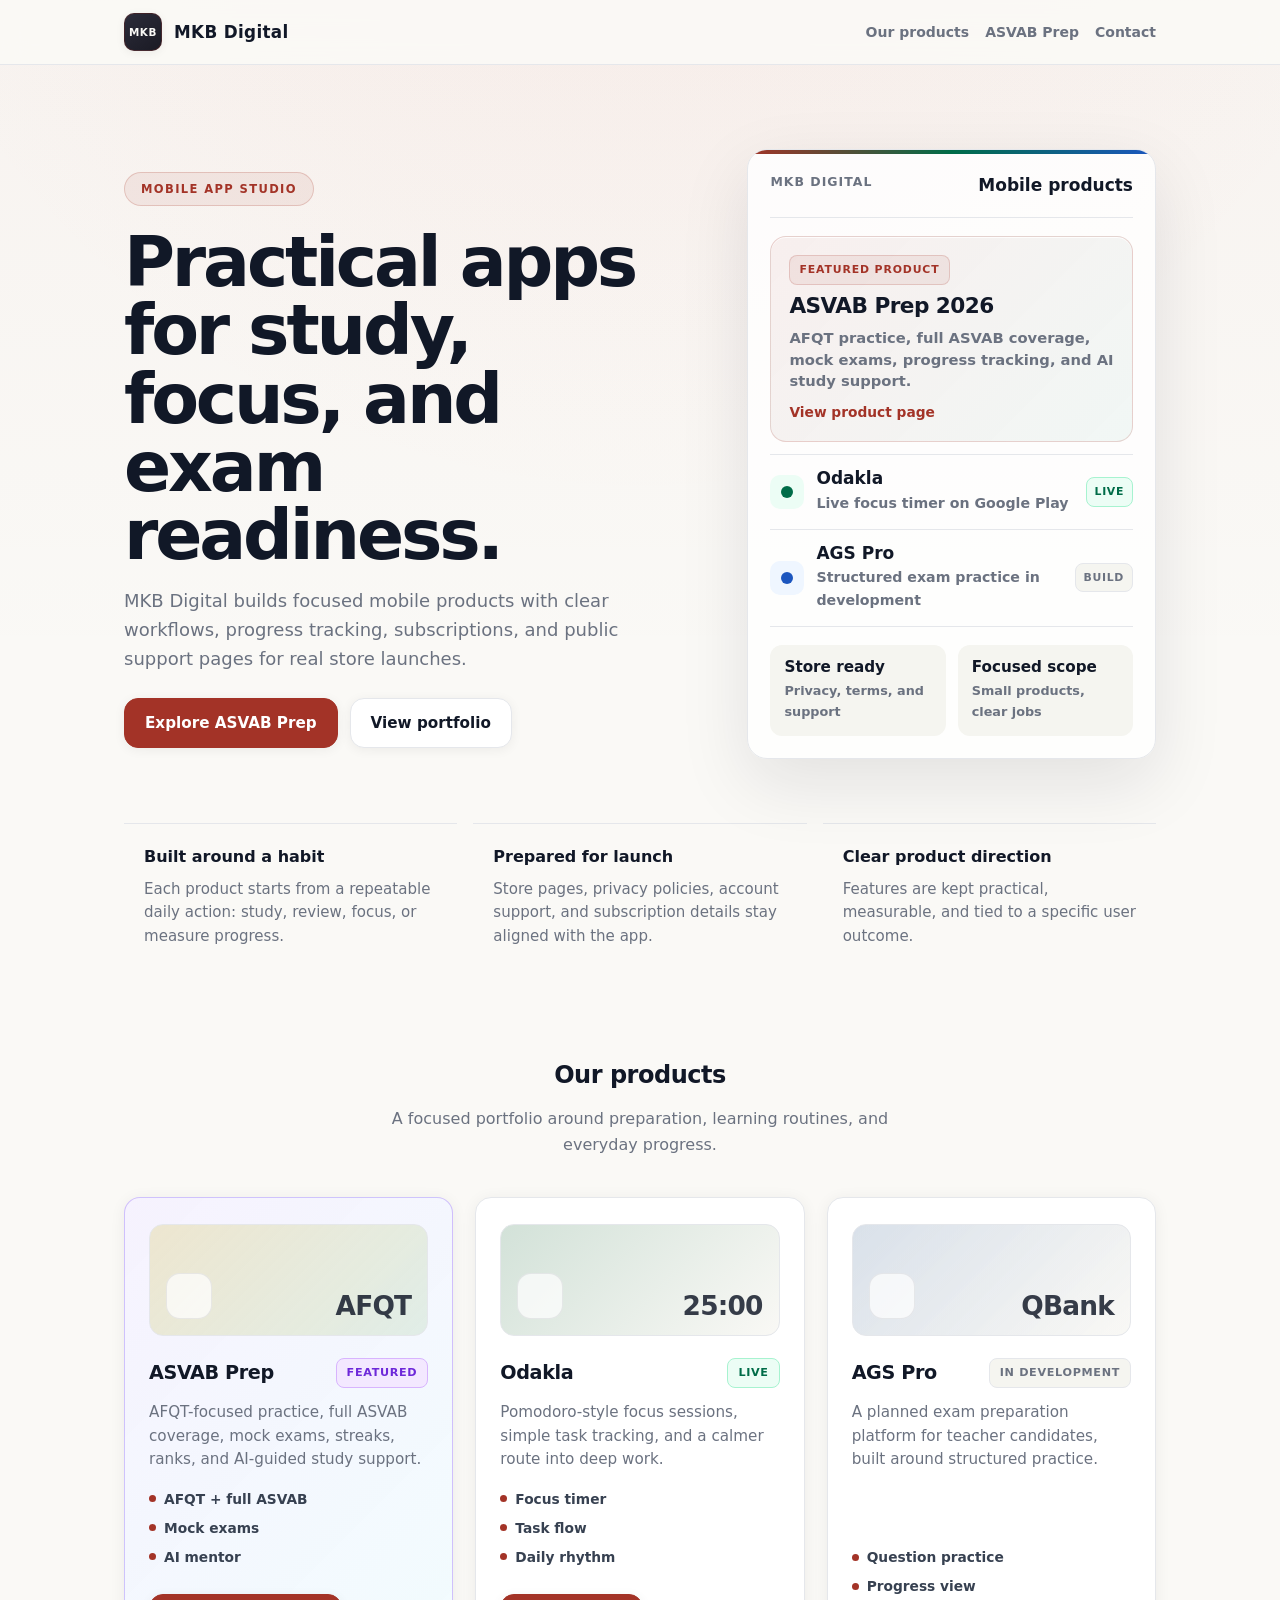
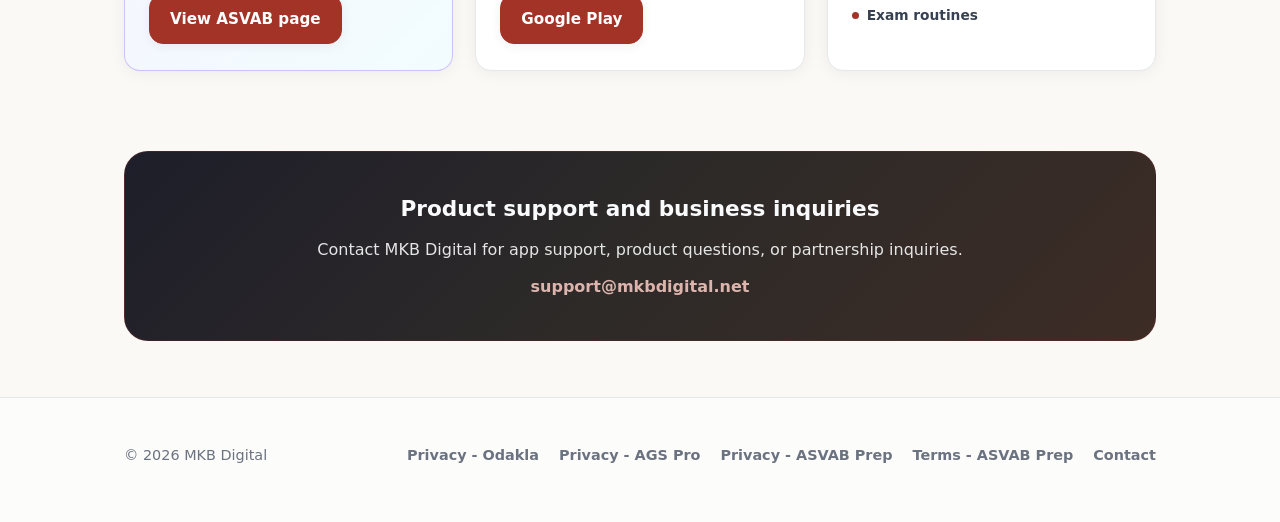
==== commit e26766e6: "Update index.html" ====
--- a/index.html
+++ b/index.html
@@ -192,7 +192,7 @@
           <h2 id="cta-title">Product support and business inquiries</h2>
           <p>Contact MKB Digital for app support, product questions, or partnership inquiries.</p>
           <p class="cta-email">
-            <a href="mailto:devmkbapps0@gmail.com">devmkbapps0@gmail.com</a>
+            <a href="mailto:support@mkbdigital.net">support@mkbdigital.net</a>
           </p>
         </section>
       </div>
@@ -206,7 +206,7 @@
           <a href="/ags/privacy">Privacy - AGS Pro</a>
           <a href="/asvab/privacy">Privacy - ASVAB Prep</a>
           <a href="/asvab/terms">Terms - ASVAB Prep</a>
-          <a href="mailto:devmkbapps0@gmail.com">Contact</a>
+          <a href="mailto:support@mkbdigital.net">Contact</a>
         </div>
       </div>
     </footer>
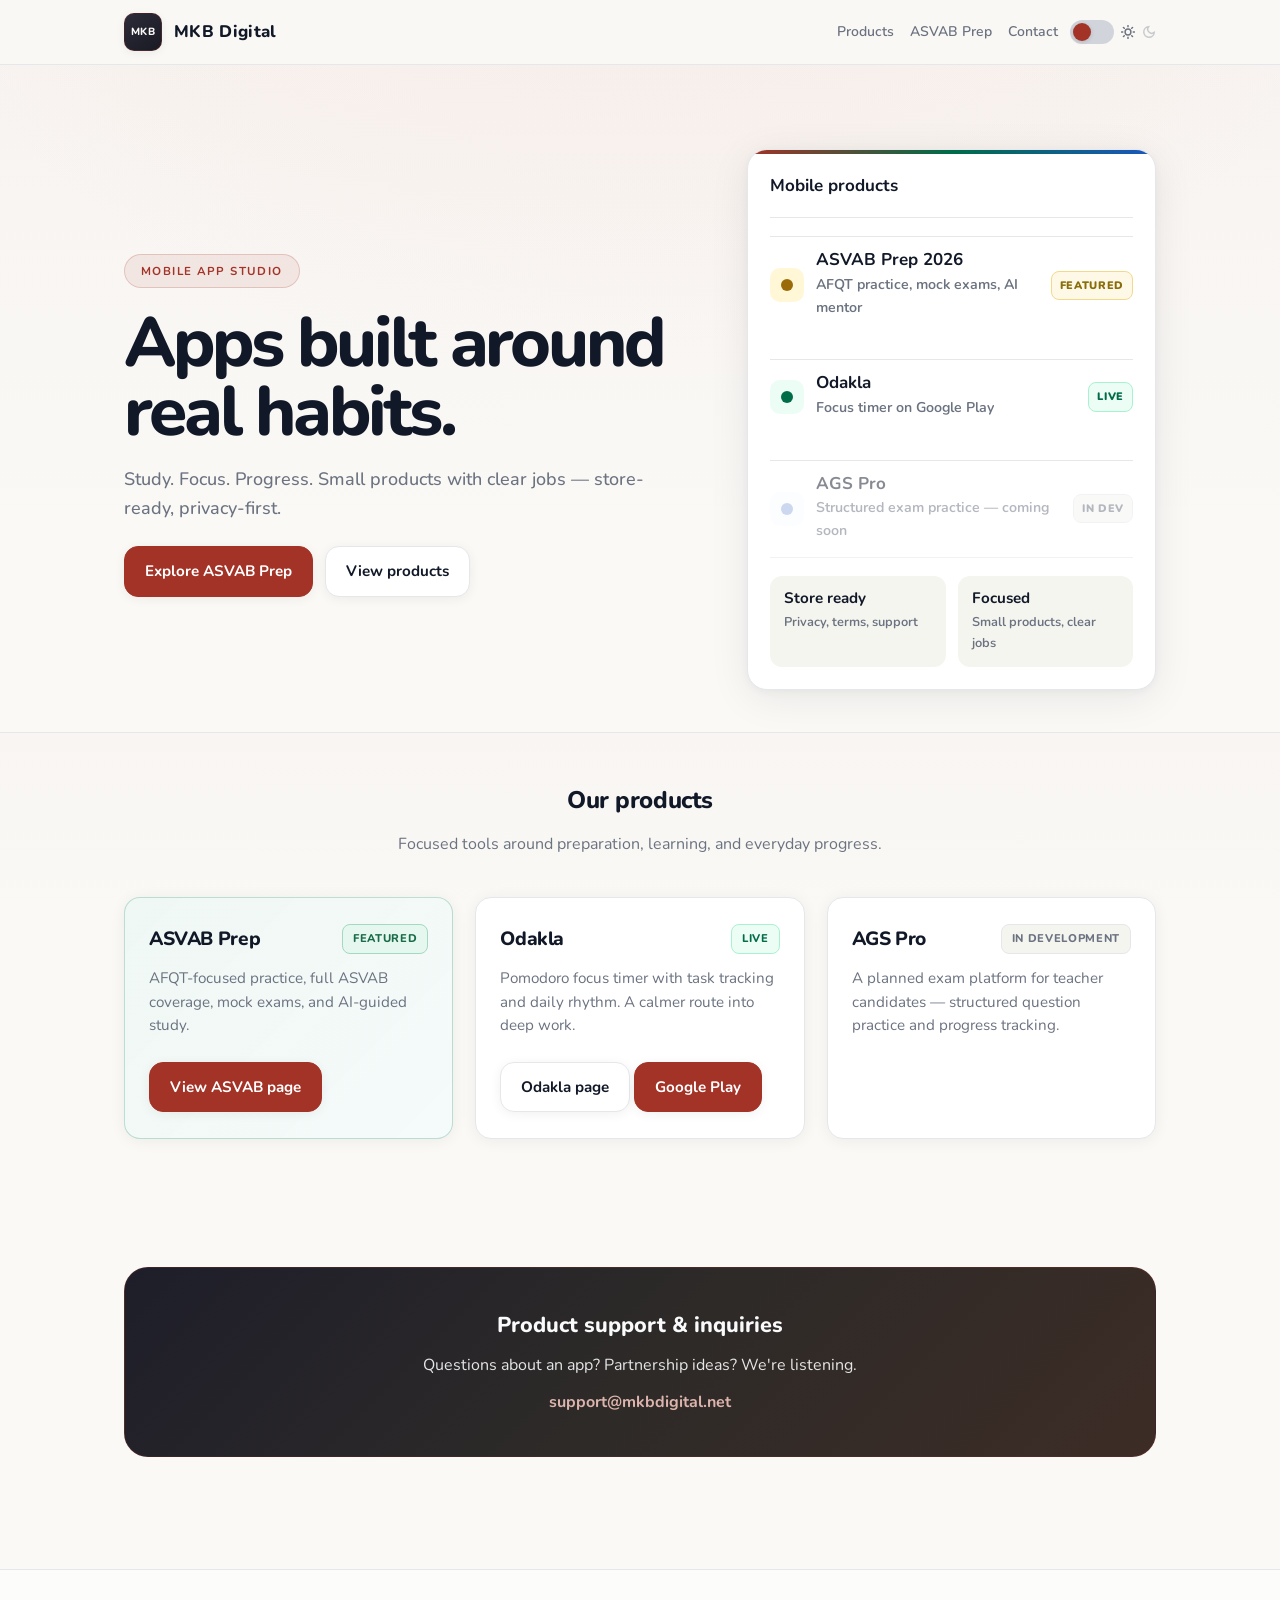
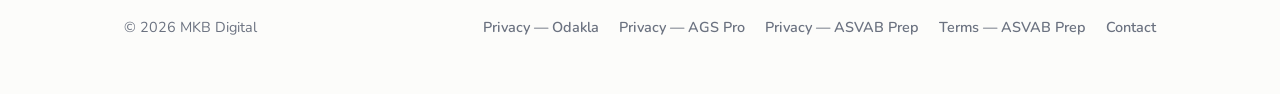
==== commit 7ba89b7f: "feat: add Odakla web pages" ====
--- a/index.html
+++ b/index.html
@@ -1,5 +1,5 @@
 <!DOCTYPE html>
-<html lang="en">
+<html lang="en" data-theme="light">
   <head>
     <meta charset="utf-8" />
     <meta name="viewport" content="width=device-width, initial-scale=1" />
@@ -7,7 +7,10 @@
       name="description"
       content="MKB Digital builds practical mobile apps for study, focus, and exam readiness."
     />
-    <title>MKB Digital - Mobile App Studio</title>
+    <title>MKB Digital — Mobile App Studio</title>
+    <link rel="preconnect" href="https://fonts.googleapis.com" />
+    <link rel="preconnect" href="https://fonts.gstatic.com" crossorigin />
+    <link href="https://fonts.googleapis.com/css2?family=Nunito:wght@500;600;700;800;900&display=swap" rel="stylesheet" />
     <link rel="stylesheet" href="/styles.css" />
     <link rel="icon" href="/favicon.svg" type="image/svg+xml" />
   </head>
@@ -20,75 +23,89 @@
         </a>
         <div class="header-tools">
           <nav class="nav-links" aria-label="Page">
-            <a href="#portfolio">Our products</a>
+            <a href="#products">Products</a>
             <a href="/asvab">ASVAB Prep</a>
             <a href="#contact">Contact</a>
           </nav>
+          <button class="theme-toggle" aria-label="Toggle dark mode" title="Toggle theme">
+            <span class="theme-toggle-track">
+              <span class="theme-toggle-thumb"></span>
+            </span>
+            <svg class="theme-icon-sun" width="14" height="14" viewBox="0 0 24 24" fill="none" stroke="currentColor" stroke-width="2.5" stroke-linecap="round"><circle cx="12" cy="12" r="5"/><path d="M12 1v2M12 21v2M4.22 4.22l1.42 1.42M18.36 18.36l1.42 1.42M1 12h2M21 12h2M4.22 19.78l1.42-1.42M18.36 5.64l1.42-1.42"/></svg>
+            <svg class="theme-icon-moon" width="14" height="14" viewBox="0 0 24 24" fill="none" stroke="currentColor" stroke-width="2.5" stroke-linecap="round"><path d="M21 12.79A9 9 0 1111.21 3 7 7 0 0021 12.79z"/></svg>
+          </button>
         </div>
       </div>
     </header>
 
     <div class="nav-mobile wrap" aria-label="Mobile menu">
-      <a href="#portfolio">Our products</a>
+      <a href="#products">Products</a>
       <a href="/asvab">ASVAB Prep</a>
       <a href="#contact">Contact</a>
+      <button class="theme-toggle" aria-label="Toggle dark mode" style="margin-left:auto">
+        <span class="theme-toggle-track">
+          <span class="theme-toggle-thumb"></span>
+        </span>
+        <svg class="theme-icon-sun" width="14" height="14" viewBox="0 0 24 24" fill="none" stroke="currentColor" stroke-width="2.5" stroke-linecap="round"><circle cx="12" cy="12" r="5"/><path d="M12 1v2M12 21v2M4.22 4.22l1.42 1.42M18.36 18.36l1.42 1.42M1 12h2M21 12h2M4.22 19.78l1.42-1.42M18.36 5.64l1.42-1.42"/></svg>
+        <svg class="theme-icon-moon" width="14" height="14" viewBox="0 0 24 24" fill="none" stroke="currentColor" stroke-width="2.5" stroke-linecap="round"><path d="M21 12.79A9 9 0 1111.21 3 7 7 0 0021 12.79z"/></svg>
+      </button>
     </div>
-
     <main>
       <section class="hero">
         <div class="wrap hero-grid">
           <div class="hero-copy">
             <p class="hero-badge">Mobile app studio</p>
-            <h1>Practical apps for study, focus, and exam readiness.</h1>
+            <h1>Apps built around real habits.</h1>
             <p class="hero-lead">
-              MKB Digital builds focused mobile products with clear workflows, progress tracking, subscriptions, and
-              public support pages for real store launches.
+              Study. Focus. Progress. Small products with clear jobs — store-ready, privacy-first.
             </p>
             <div class="hero-actions">
               <a class="btn-store primary" href="/asvab">Explore ASVAB Prep</a>
-              <a class="btn-store" href="#portfolio">View portfolio</a>
-            </div>
-          </div>
-
-          <div class="studio-preview" aria-label="MKB Digital product overview">
+              <a class="btn-store" href="#products">View products</a>
+            </div>
+          </div>
+
+          <div class="studio-preview" aria-label="Product overview">
             <div class="studio-preview-head">
-              <span>MKB Digital</span>
               <strong>Mobile products</strong>
             </div>
 
-            <a class="studio-featured" href="/asvab">
-              <span class="studio-status">Featured product</span>
-              <strong>ASVAB Prep 2026</strong>
-              <small>AFQT practice, full ASVAB coverage, mock exams, progress tracking, and AI study support.</small>
-              <span class="studio-link">View product page</span>
-            </a>
-
             <div class="studio-product-list">
-              <div class="studio-preview-row">
+              <a class="studio-preview-row studio-preview-row--link" href="/asvab">
+                <span class="product-dot product-dot--gold"></span>
+                <div>
+                  <strong>ASVAB Prep 2026</strong>
+                  <small>AFQT practice, mock exams, AI mentor</small>
+                </div>
+                <span class="product-state product-state--featured">Featured</span>
+                <svg class="studio-row-arrow" width="14" height="14" viewBox="0 0 24 24" fill="none" stroke="currentColor" stroke-width="2.5" stroke-linecap="round"><path d="M9 18l6-6-6-6"/></svg>
+              </a>
+              <a class="studio-preview-row studio-preview-row--link" href="/odakla">
                 <span class="product-dot product-dot--green"></span>
                 <div>
                   <strong>Odakla</strong>
-                  <small>Live focus timer on Google Play</small>
+                  <small>Focus timer on Google Play</small>
                 </div>
                 <span class="product-state product-state--live">Live</span>
-              </div>
-              <div class="studio-preview-row">
+                <svg class="studio-row-arrow" width="14" height="14" viewBox="0 0 24 24" fill="none" stroke="currentColor" stroke-width="2.5" stroke-linecap="round"><path d="M9 18l6-6-6-6"/></svg>
+              </a>
+              <div class="studio-preview-row studio-preview-row--muted">
                 <span class="product-dot product-dot--blue"></span>
                 <div>
                   <strong>AGS Pro</strong>
-                  <small>Structured exam practice in development</small>
+                  <small>Structured exam practice — coming soon</small>
                 </div>
-                <span class="product-state">Build</span>
+                <span class="product-state">In dev</span>
               </div>
             </div>
 
             <div class="studio-principles">
               <div>
                 <strong>Store ready</strong>
-                <span>Privacy, terms, and support</span>
+                <span>Privacy, terms, support</span>
               </div>
               <div>
-                <strong>Focused scope</strong>
+                <strong>Focused</strong>
                 <span>Small products, clear jobs</span>
               </div>
             </div>
@@ -96,119 +113,95 @@
         </div>
       </section>
 
-      <section class="studio-values" aria-label="MKB Digital principles">
-        <div class="wrap value-grid">
-          <div>
-            <strong>Built around a habit</strong>
-            <p>Each product starts from a repeatable daily action: study, review, focus, or measure progress.</p>
-          </div>
-          <div>
-            <strong>Prepared for launch</strong>
-            <p>Store pages, privacy policies, account support, and subscription details stay aligned with the app.</p>
-          </div>
-          <div>
-            <strong>Clear product direction</strong>
-            <p>Features are kept practical, measurable, and tied to a specific user outcome.</p>
-          </div>
-        </div>
-      </section>
-
-      <section class="section" id="portfolio">
+      <section class="section" id="products">
         <div class="wrap">
           <h2 class="section-title">Our products</h2>
-          <p class="section-sub">
-            A focused portfolio around preparation, learning routines, and everyday progress.
-          </p>
+          <p class="section-sub">Focused tools around preparation, learning, and everyday progress.</p>
 
           <div class="project-grid">
             <article class="project-card project-card--asvab">
-              <div class="project-visual project-visual--asvab" aria-hidden="true">
-                <span></span>
-                <strong>AFQT</strong>
-              </div>
               <div class="project-card-head">
                 <h3>ASVAB Prep</h3>
                 <span class="project-badge project-badge--featured">Featured</span>
               </div>
-              <p>AFQT-focused practice, full ASVAB coverage, mock exams, streaks, ranks, and AI-guided study support.</p>
-              <ul class="project-points">
-                <li>AFQT + full ASVAB</li>
-                <li>Mock exams</li>
-                <li>AI mentor</li>
-              </ul>
+              <p>AFQT-focused practice, full ASVAB coverage, mock exams, and AI-guided study.</p>
               <div class="project-actions">
                 <a class="btn-store primary" href="/asvab">View ASVAB page</a>
               </div>
             </article>
 
             <article class="project-card">
-              <div class="project-visual project-visual--odakla" aria-hidden="true">
-                <span></span>
-                <strong>25:00</strong>
-              </div>
               <div class="project-card-head">
                 <h3>Odakla</h3>
                 <span class="project-badge project-badge--live">Live</span>
               </div>
-              <p>Pomodoro-style focus sessions, simple task tracking, and a calmer route into deep work.</p>
-              <ul class="project-points">
-                <li>Focus timer</li>
-                <li>Task flow</li>
-                <li>Daily rhythm</li>
-              </ul>
+              <p>Pomodoro focus timer with task tracking and daily rhythm. A calmer route into deep work.</p>
               <div class="project-actions">
-                <a
-                  class="btn-store primary"
+                <a class="btn-store" href="/odakla">Odakla page</a>
+                <a class="btn-store primary"
                   href="https://play.google.com/store/apps/details?id=com.odakla.app"
-                  rel="noopener noreferrer"
-                  target="_blank"
-                  >Google Play</a
-                >
+                  rel="noopener noreferrer" target="_blank">Google Play</a>
               </div>
             </article>
 
             <article class="project-card">
-              <div class="project-visual project-visual--ags" aria-hidden="true">
-                <span></span>
-                <strong>QBank</strong>
-              </div>
               <div class="project-card-head">
                 <h3>AGS Pro</h3>
                 <span class="project-badge">In development</span>
               </div>
-              <p>A planned exam preparation platform for teacher candidates, built around structured practice.</p>
-              <ul class="project-points">
-                <li>Question practice</li>
-                <li>Progress view</li>
-                <li>Exam routines</li>
-              </ul>
+              <p>A planned exam platform for teacher candidates — structured question practice and progress tracking.</p>
             </article>
           </div>
         </div>
       </section>
 
-      <div class="wrap">
-        <section class="cta-band" id="contact" aria-labelledby="cta-title">
-          <h2 id="cta-title">Product support and business inquiries</h2>
-          <p>Contact MKB Digital for app support, product questions, or partnership inquiries.</p>
-          <p class="cta-email">
-            <a href="mailto:support@mkbdigital.net">support@mkbdigital.net</a>
-          </p>
-        </section>
-      </div>
+      <section class="section cta-section" id="contact">
+        <div class="wrap">
+          <div class="cta-band" aria-labelledby="cta-title">
+            <h2 id="cta-title">Product support &amp; inquiries</h2>
+            <p>Questions about an app? Partnership ideas? We're listening.</p>
+            <p class="cta-email">
+              <a href="mailto:support@mkbdigital.net">support@mkbdigital.net</a>
+            </p>
+          </div>
+        </div>
+      </section>
     </main>
 
     <footer class="site-footer">
       <div class="wrap inner">
         <p>&copy; 2026 MKB Digital</p>
         <div class="footer-links">
-          <a href="/odakla/privacy">Privacy - Odakla</a>
-          <a href="/ags/privacy">Privacy - AGS Pro</a>
-          <a href="/asvab/privacy">Privacy - ASVAB Prep</a>
-          <a href="/asvab/terms">Terms - ASVAB Prep</a>
+          <a href="/odakla/privacy">Privacy — Odakla</a>
+          <a href="/ags/privacy">Privacy — AGS Pro</a>
+          <a href="/asvab/privacy">Privacy — ASVAB Prep</a>
+          <a href="/asvab/terms">Terms — ASVAB Prep</a>
           <a href="mailto:support@mkbdigital.net">Contact</a>
         </div>
       </div>
     </footer>
+
+    <script>
+      (function() {
+        const html = document.documentElement;
+        const toggles = document.querySelectorAll('.theme-toggle');
+        const saved = localStorage.getItem('mkb-theme');
+
+        if (saved) {
+          html.setAttribute('data-theme', saved);
+        } else {
+          const prefersDark = window.matchMedia('(prefers-color-scheme: dark)').matches;
+          html.setAttribute('data-theme', prefersDark ? 'dark' : 'light');
+        }
+
+        toggles.forEach(function(toggle) {
+          toggle.addEventListener('click', function() {
+          const next = html.getAttribute('data-theme') === 'dark' ? 'light' : 'dark';
+          html.setAttribute('data-theme', next);
+            localStorage.setItem('mkb-theme', next);
+          });
+        });
+      })();
+    </script>
   </body>
 </html>
--- a/styles.css
+++ b/styles.css
@@ -12,7 +12,21 @@
   --border: #e5e7eb;
   --shadow: rgba(0, 0, 0, 0.06);
   --radius: 16px;
-  --font: ui-sans-serif, system-ui, -apple-system, "Segoe UI", Roboto, "Helvetica Neue", Arial, sans-serif;
+  --font: "Nunito", ui-sans-serif, system-ui, -apple-system, sans-serif;
+}
+
+[data-theme="dark"] {
+  --bg: #0d0d18;
+  --surface: rgba(255, 255, 255, 0.045);
+  --surface-low: rgba(255, 255, 255, 0.025);
+  --text: #ece4d9;
+  --muted: #8a7e6e;
+  --primary: #e07040;
+  --primary-hover: #c85a2a;
+  --secondary: #4fb7a6;
+  --accent: #7790d9;
+  --border: rgba(255, 255, 255, 0.08);
+  --shadow: rgba(0, 0, 0, 0.35)
 }
 
 *,
@@ -36,6 +50,11 @@
     linear-gradient(180deg, rgba(163, 51, 39, 0.03) 0%, transparent 32%),
     radial-gradient(ellipse 120% 80% at 50% -20%, rgba(232, 112, 96, 0.08), transparent 55%);
   -webkit-font-smoothing: antialiased;
+  transition: background-color 0.4s ease, color 0.4s ease;
+}
+
+[data-theme="dark"] body {
+  background-image: radial-gradient(ellipse 90% 70% at 50% -10%, rgba(224, 112, 64, 0.06), transparent 60%);
 }
 
 a {
@@ -58,9 +77,14 @@
   position: sticky;
   top: 0;
   z-index: 50;
-  background: rgba(250, 249, 246, 0.94);
+  background: rgba(250, 249, 246, 0.92);
   backdrop-filter: blur(12px);
   border-bottom: 1px solid var(--border);
+  transition: background 0.4s ease;
+}
+
+[data-theme="dark"] .site-header {
+  background: rgba(13, 13, 24, 0.88);
 }
 
 .site-header .inner {
@@ -111,6 +135,13 @@
   letter-spacing: 0.06em;
   box-shadow: 0 2px 10px var(--shadow);
   border: 1px solid rgba(163, 51, 39, 0.25);
+  transition: background 0.4s ease, border-color 0.4s ease;
+}
+
+[data-theme="dark"] .logo-mark {
+  background: linear-gradient(145deg, rgba(224, 112, 64, 0.3), rgba(224, 112, 64, 0.12));
+  border-color: rgba(224, 112, 64, 0.35);
+  color: var(--text);
 }
 
 .nav-links {
@@ -132,10 +163,63 @@
   color: var(--muted);
 }
 
+.nav-links a { position: relative; }
+.nav-links a::after {
+  content: "";
+  position: absolute;
+  left: 0;
+  bottom: -3px;
+  width: 0;
+  height: 2px;
+  border-radius: 2px;
+  background: var(--primary);
+  transition: width 0.25s ease;
+}
+.nav-links a:hover::after { width: 100%; }
 .nav-links a:hover {
   color: var(--text);
   text-decoration: none;
 }
+
+/* Theme toggle */
+
+.theme-toggle {
+  display: inline-flex;
+  align-items: center;
+  gap: 7px;
+  padding: 0;
+  border: none;
+  background: none;
+  cursor: pointer;
+  flex-shrink: 0;
+  color: var(--muted);
+}
+.theme-toggle:hover { color: var(--text); }
+.theme-toggle-track {
+  position: relative;
+  width: 44px;
+  height: 24px;
+  border-radius: 12px;
+  background: #d1d5db;
+  transition: background 0.35s ease;
+  flex-shrink: 0;
+}
+[data-theme="dark"] .theme-toggle-track { background: rgba(224, 112, 64, 0.25); }
+.theme-toggle-thumb {
+  position: absolute;
+  top: 3px;
+  left: 3px;
+  width: 18px;
+  height: 18px;
+  border-radius: 50%;
+  background: var(--primary);
+  box-shadow: 0 1px 4px rgba(0,0,0,0.15);
+  transition: transform 0.35s cubic-bezier(0.34, 1.56, 0.64, 1);
+}
+[data-theme="dark"] .theme-toggle-thumb { transform: translateX(20px); }
+.theme-icon-sun, .theme-icon-moon { flex-shrink: 0; transition: opacity 0.3s; }
+[data-theme="light"] .theme-icon-moon { opacity: 0.35; }
+[data-theme="dark"] .theme-icon-sun { opacity: 0.35; }
 
 /* Hero */
 .hero {
@@ -165,6 +249,12 @@
   padding: 7px 16px;
   border-radius: 999px;
   margin-bottom: 22px;
+  transition: background 0.4s ease, border-color 0.4s ease;
+}
+
+[data-theme="dark"] .hero-badge {
+  background: rgba(224, 112, 64, 0.1);
+  border-color: rgba(224, 112, 64, 0.22);
 }
 
 .hero h1 {
@@ -196,9 +286,15 @@
   padding: 22px;
   border: 1px solid var(--border);
   border-radius: 20px;
-  background: rgba(255, 255, 255, 0.82);
-  box-shadow: 0 24px 70px rgba(17, 24, 39, 0.1);
+  background: #fff;
+  box-shadow: 0 8px 40px rgba(17, 24, 39, 0.08), 0 2px 8px rgba(17, 24, 39, 0.04);
   overflow: hidden;
+  transition: background 0.4s ease, border-color 0.4s ease, box-shadow 0.4s ease;
+}
+
+[data-theme="dark"] .studio-preview {
+  background: rgba(255, 255, 255, 0.035);
+  box-shadow: 0 24px 70px rgba(0, 0, 0, 0.3);
 }
 
 .studio-preview::before {
@@ -303,6 +399,38 @@
   border-bottom: 1px solid var(--border);
 }
 
+.studio-preview-row--link {
+  color: inherit;
+  text-decoration: none;
+  cursor: pointer;
+  transition: background 0.25s ease, border-color 0.25s ease, padding-left 0.25s ease;
+}
+.studio-preview-row--link:hover {
+  background: rgba(163, 51, 39, 0.04);
+  text-decoration: none;
+  padding-left: 6px;
+}
+[data-theme="dark"] .studio-preview-row--link:hover {
+  background: rgba(224, 112, 64, 0.06);
+}
+.studio-row-arrow {
+  color: var(--muted);
+  opacity: 0;
+  transform: translateX(-6px);
+  transition: opacity 0.3s ease, transform 0.35s cubic-bezier(0.34, 1.56, 0.64, 1), color 0.3s ease;
+  flex-shrink: 0;
+}
+.studio-preview-row--link:hover .studio-row-arrow {
+  opacity: 1;
+  transform: translateX(0);
+  color: var(--primary);
+}
+.studio-preview-row--muted {
+  opacity: 0.5;
+  cursor: default;
+  pointer-events: none;
+}
+.studio-preview-row--muted .product-dot { opacity: 0.45; }
 .studio-preview-row strong,
 .studio-preview-row small {
   display: block;
@@ -335,6 +463,12 @@
   color: var(--secondary);
   background: #ecfdf5;
   border-color: #a7f3d0;
+}
+
+.product-state--featured {
+  color: #8a6d0b;
+  background: #fef9e7;
+  border-color: #f5d98b;
 }
 
 .product-dot {
@@ -467,6 +601,11 @@
   border-color: var(--primary-hover);
 }
 
+.btn-store:active {
+  transform: scale(0.96);
+  transition: transform 0.1s ease;
+}
+
 .store-hint {
   margin-top: 16px;
   font-size: 0.875rem;
@@ -476,6 +615,11 @@
 /* Sections & project grid */
 .section {
   padding: 48px 0 56px;
+}
+
+[data-theme="light"] .section:nth-of-type(2) {
+  background: linear-gradient(180deg, rgba(163, 51, 39, 0.02), transparent 40%);
+  border-top: 1px solid var(--border);
 }
 
 .section-title {
@@ -509,6 +653,22 @@
   display: flex;
   flex-direction: column;
   min-height: 100%;
+  transition: transform 0.2s ease, box-shadow 0.2s ease, border-color 0.2s ease, background 0.4s ease;
+}
+
+.project-card:hover {
+  transform: translateY(-2px);
+  box-shadow: 0 8px 30px rgba(0, 0, 0, 0.08);
+  border-color: rgba(163, 51, 39, 0.18);
+}
+
+[data-theme="dark"] .project-card {
+  box-shadow: 0 2px 16px rgba(0, 0, 0, 0.25);
+}
+
+[data-theme="dark"] .project-card:hover {
+  box-shadow: 0 8px 30px rgba(0, 0, 0, 0.35);
+  border-color: rgba(224, 112, 64, 0.22);
 }
 
 .project-visual {
@@ -553,7 +713,7 @@
 
 .project-visual--asvab {
   background:
-    linear-gradient(135deg, rgba(214, 184, 106, 0.24), rgba(79, 183, 166, 0.12)),
+    linear-gradient(135deg, rgba(212, 168, 83, 0.24), rgba(79, 183, 166, 0.12)),
     var(--surface-low);
 }
 
@@ -626,15 +786,15 @@
 }
 
 .project-badge--featured {
-  color: #6d28d9;
-  background: #f3e8ff;
-  border-color: #d8b4fe;
+  color: #1a6b4a;
+  background: #e6f7ef;
+  border-color: #a3d9c0;
 }
 
 .project-card--asvab {
-  border-color: rgba(139, 92, 246, 0.35);
+  border-color: rgba(58, 157, 124, 0.3);
   background:
-    linear-gradient(135deg, rgba(139, 92, 246, 0.08), rgba(34, 211, 238, 0.06)),
+    linear-gradient(135deg, rgba(58, 157, 124, 0.08), rgba(79, 183, 166, 0.06)),
     var(--surface);
 }
 
@@ -652,6 +812,12 @@
   color: #f9fafb;
   text-align: center;
   border: 1px solid rgba(163, 51, 39, 0.2);
+  transition: background 0.4s ease, border-color 0.4s ease;
+}
+
+[data-theme="dark"] .cta-band {
+  background: linear-gradient(135deg, rgba(224, 112, 64, 0.08), rgba(255, 255, 255, 0.03));
+  border-color: rgba(224, 112, 64, 0.15);
 }
 
 .cta-band h2 {
@@ -677,6 +843,14 @@
 
 .cta-email a:hover {
   color: #fff;
+}
+
+[data-theme="dark"] .cta-email a {
+  color: var(--primary);
+}
+
+[data-theme="dark"] .cta-email a:hover {
+  color: var(--primary-hover);
 }
 
 /* Footer */
@@ -686,6 +860,11 @@
   font-size: 0.9rem;
   color: var(--muted);
   background: rgba(255, 255, 255, 0.5);
+  transition: background 0.4s ease;
+}
+
+[data-theme="dark"] .site-footer {
+  background: rgba(255, 255, 255, 0.02);
 }
 
 .site-footer .inner {
@@ -776,7 +955,7 @@
 
 /* Premium ASVAB legal pages */
 .privacy-page .back-link {
-  color: var(--asvab-cyan);
+  color: var(--asvab-teal);
 }
 
 .privacy-shell {
@@ -794,8 +973,8 @@
   position: absolute;
   inset: 0;
   background:
-    radial-gradient(circle at 18% 10%, rgba(139, 92, 246, 0.24), transparent 32%),
-    radial-gradient(circle at 86% 0%, rgba(34, 211, 238, 0.18), transparent 30%);
+    radial-gradient(circle at 18% 10%, rgba(58, 157, 124, 0.24), transparent 32%),
+    radial-gradient(circle at 86% 0%, rgba(79, 183, 166, 0.18), transparent 30%);
   pointer-events: none;
 }
 
@@ -843,7 +1022,7 @@
   padding: 24px;
   border-radius: 28px;
   background:
-    radial-gradient(circle at right top, rgba(34, 211, 238, 0.18), transparent 44%),
+    radial-gradient(circle at right top, rgba(79, 183, 166, 0.18), transparent 44%),
     rgba(255, 255, 255, 0.07);
 }
 
@@ -852,7 +1031,7 @@
 .privacy-toc p {
   display: block;
   margin: 0 0 10px;
-  color: var(--asvab-cyan);
+  color: var(--asvab-teal);
   font-size: 0.74rem;
   font-weight: 900;
   letter-spacing: 0.14em;
@@ -964,7 +1143,7 @@
 }
 
 .legal-block a {
-  color: var(--asvab-cyan);
+  color: var(--asvab-teal);
   font-weight: 800;
 }
 
@@ -974,26 +1153,26 @@
 
 /* ASVAB landing */
 .asvab-page {
-  --asvab-bg: #0b1020;
-  --asvab-panel: #111827;
-  --asvab-panel-soft: rgba(255, 255, 255, 0.06);
-  --asvab-text: #f8fafc;
-  --asvab-muted: #c2c8d4;
-  --asvab-purple: #6375d6;
-  --asvab-cyan: #4fb7a6;
-  --asvab-pink: #d6b86a;
-  --asvab-border: rgba(255, 255, 255, 0.12);
+  --asvab-bg: #0a0f14;
+  --asvab-panel: #11191f;
+  --asvab-panel-soft: rgba(255, 255, 255, 0.04);
+  --asvab-text: #ece4d9;
+  --asvab-muted: #8a7e6e;
+  --asvab-green: #3a9d7c;
+  --asvab-teal: #4fb7a6;
+  --asvab-gold: #d4a853;
+  --asvab-border: rgba(255, 255, 255, 0.08);
+  font-family: "Nunito", ui-sans-serif, system-ui, -apple-system, sans-serif;
   color: var(--asvab-text);
   background:
-    linear-gradient(rgba(255, 255, 255, 0.022) 1px, transparent 1px),
-    linear-gradient(90deg, rgba(255, 255, 255, 0.022) 1px, transparent 1px),
-    linear-gradient(180deg, #0b1020 0%, #101827 46%, #0c111d 100%);
-  background-size: 44px 44px, 44px 44px, auto;
+    radial-gradient(ellipse 80% 60% at 50% -10%, rgba(58, 157, 124, 0.04), transparent 55%),
+    linear-gradient(180deg, #0a0f14 0%, #0d1218 50%, #0a1015 100%);
 }
 
 .asvab-page .site-header {
-  background: rgba(8, 11, 24, 0.78);
+  background: rgba(10, 15, 20, 0.82);
   border-color: var(--asvab-border);
+  backdrop-filter: blur(12px);
 }
 
 .asvab-page .logo,
@@ -1033,7 +1212,7 @@
   font-weight: 900;
   letter-spacing: 0.14em;
   text-transform: uppercase;
-  color: var(--asvab-cyan);
+  color: var(--asvab-teal);
 }
 
 .asvab-hero h1 {
@@ -1064,8 +1243,8 @@
 }
 
 .asvab-page .btn-store.primary {
-  background: var(--asvab-pink);
-  border-color: var(--asvab-pink);
+  background: var(--asvab-gold);
+  border-color: var(--asvab-gold);
   color: #101827;
 }
 
@@ -1135,7 +1314,7 @@
   width: min(620px, 95vw);
   height: min(620px, 95vw);
   border-radius: 36px;
-  background: linear-gradient(135deg, rgba(79, 183, 166, 0.16), rgba(214, 184, 106, 0.08));
+  background: linear-gradient(135deg, rgba(79, 183, 166, 0.16), rgba(212, 168, 83, 0.08));
   opacity: 0.74;
   z-index: -2;
 }
@@ -1202,7 +1381,7 @@
 }
 
 .phone-shot:focus-visible {
-  outline: 2px solid var(--asvab-pink);
+  outline: 2px solid var(--asvab-gold);
   outline-offset: 10px;
 }
 
@@ -1331,7 +1510,7 @@
   width: 340px;
   height: 340px;
   border-radius: 999px;
-  background: radial-gradient(circle, rgba(34, 211, 238, 0.2), transparent 68%);
+  background: radial-gradient(circle, rgba(79, 183, 166, 0.2), transparent 68%);
   filter: blur(8px);
 }
 
@@ -1367,7 +1546,7 @@
   border-radius: 34px;
   padding: 64px 20px 22px;
   background:
-    radial-gradient(circle at top right, rgba(34, 211, 238, 0.2), transparent 34%),
+    radial-gradient(circle at top right, rgba(79, 183, 166, 0.2), transparent 34%),
     linear-gradient(180deg, #151a31 0%, #0c1020 100%);
   border: 1px solid rgba(255, 255, 255, 0.08);
 }
@@ -1423,7 +1602,7 @@
 }
 
 .readiness-row strong {
-  color: var(--asvab-pink);
+  color: var(--asvab-gold);
   font-size: 2.4rem;
   line-height: 1;
 }
@@ -1439,7 +1618,7 @@
   display: block;
   height: 100%;
   border-radius: inherit;
-  background: linear-gradient(90deg, var(--asvab-cyan), var(--asvab-pink));
+  background: linear-gradient(90deg, var(--asvab-teal), var(--asvab-gold));
 }
 
 .meter-fill--64 {
@@ -1488,8 +1667,8 @@
 
 .answer-options .is-selected {
   color: #0b1020;
-  border-color: var(--asvab-pink);
-  background: var(--asvab-pink);
+  border-color: var(--asvab-gold);
+  background: var(--asvab-gold);
 }
 
 .dashboard-score strong,
@@ -1499,7 +1678,7 @@
 }
 
 .dashboard-score strong {
-  color: var(--asvab-pink);
+  color: var(--asvab-gold);
   font-size: 4.1rem;
   line-height: 0.92;
 }
@@ -1525,7 +1704,7 @@
 }
 
 .result-number {
-  color: var(--asvab-pink);
+  color: var(--asvab-gold);
   font-size: 4.6rem;
   font-weight: 900;
   line-height: 0.95;
@@ -1544,7 +1723,7 @@
   color: var(--asvab-text);
   border: 1px dashed rgba(255, 255, 255, 0.3);
   background:
-    linear-gradient(135deg, rgba(139, 92, 246, 0.2), rgba(34, 211, 238, 0.09)),
+    linear-gradient(135deg, rgba(58, 157, 124, 0.2), rgba(79, 183, 166, 0.09)),
     repeating-linear-gradient(135deg, rgba(255, 255, 255, 0.035) 0 10px, transparent 10px 20px);
   overflow: hidden;
 }
@@ -1568,7 +1747,7 @@
 
 .screen-placeholder span {
   margin-bottom: 10px;
-  color: var(--asvab-cyan);
+  color: var(--asvab-teal);
   font-size: 0.76rem;
   font-weight: 900;
   letter-spacing: 0.16em;
@@ -1624,8 +1803,8 @@
   display: inline-flex;
   padding: 7px 12px;
   border-radius: 999px;
-  color: var(--asvab-cyan);
-  background: rgba(34, 211, 238, 0.12);
+  color: var(--asvab-teal);
+  background: rgba(79, 183, 166, 0.12);
   font-size: 0.8rem;
   font-weight: 800;
 }
@@ -1659,13 +1838,13 @@
 }
 
 .progress-card strong {
-  color: var(--asvab-cyan);
+  color: var(--asvab-teal);
   font-size: 2rem;
 }
 
 .answer-card.is-correct {
-  border-color: rgba(34, 211, 238, 0.38);
-  background: rgba(34, 211, 238, 0.11);
+  border-color: rgba(79, 183, 166, 0.38);
+  background: rgba(79, 183, 166, 0.11);
 }
 
 .asvab-section {
@@ -1712,7 +1891,7 @@
 
 .screenshot-section {
   padding-top: 34px;
-  background: #080d1b;
+  background: #070c12;
 }
 
 .screenshot-grid {
@@ -1733,7 +1912,7 @@
   border-radius: 30px;
   background:
     linear-gradient(180deg, rgba(255, 255, 255, 0.075), rgba(255, 255, 255, 0.035)),
-    #090e1c;
+    #080d13;
   box-shadow: 0 18px 44px rgba(0, 0, 0, 0.22);
   overflow: hidden;
   transform: translateZ(0);
@@ -1747,7 +1926,7 @@
   object-fit: contain;
   object-position: top center;
   border-radius: 22px;
-  background: #05070d;
+  background: #040608;
   transform: translateZ(0);
 }
 
@@ -1776,6 +1955,22 @@
 .screenshot-card--large .screen-placeholder,
 .screenshot-card--large .app-preview {
   min-height: 100%;
+  transition: transform 0.2s ease, box-shadow 0.2s ease, border-color 0.2s ease, background 0.4s ease;
+}
+
+.project-card:hover {
+  transform: translateY(-2px);
+  box-shadow: 0 8px 30px rgba(0, 0, 0, 0.08);
+  border-color: rgba(163, 51, 39, 0.18);
+}
+
+[data-theme="dark"] .project-card {
+  box-shadow: 0 2px 16px rgba(0, 0, 0, 0.25);
+}
+
+[data-theme="dark"] .project-card:hover {
+  box-shadow: 0 8px 30px rgba(0, 0, 0, 0.35);
+  border-color: rgba(224, 112, 64, 0.22);
 }
 
 .screenshot-card--wide {
@@ -1817,7 +2012,7 @@
 .plan-card:hover,
 .screenshot-card:hover {
   transform: translateY(-2px);
-  border-color: rgba(214, 184, 106, 0.34);
+  border-color: rgba(212, 168, 83, 0.34);
   background: rgba(255, 255, 255, 0.075);
 }
 
@@ -1857,7 +2052,7 @@
   margin-bottom: 18px;
   border-radius: 11px;
   color: #101827;
-  background: var(--asvab-pink);
+  background: var(--asvab-gold);
   font-weight: 900;
   font-size: 0.78rem;
 }
@@ -1873,8 +2068,8 @@
 }
 
 .plan-card--featured {
-  border-color: rgba(214, 184, 106, 0.38);
-  background: linear-gradient(135deg, rgba(214, 184, 106, 0.14), rgba(79, 183, 166, 0.08));
+  border-color: rgba(212, 168, 83, 0.38);
+  background: linear-gradient(135deg, rgba(212, 168, 83, 0.14), rgba(79, 183, 166, 0.08));
 }
 
 .plan-card ul {
@@ -1906,7 +2101,7 @@
   border: 1px solid var(--asvab-border);
   border-radius: 34px;
   background:
-    radial-gradient(circle at left top, rgba(139, 92, 246, 0.18), transparent 38%),
+    radial-gradient(circle at left top, rgba(58, 157, 124, 0.18), transparent 38%),
     rgba(255, 255, 255, 0.055);
   box-shadow: 0 30px 90px rgba(0, 0, 0, 0.24);
 }
@@ -1949,7 +2144,7 @@
   height: 48px;
   border-radius: 16px;
   color: #06111f;
-  background: linear-gradient(135deg, var(--asvab-cyan), #c4b5fd);
+  background: linear-gradient(135deg, var(--asvab-teal), var(--asvab-gold));
   font-weight: 900;
   font-size: 0.82rem;
 }
@@ -1969,7 +2164,7 @@
   padding: 44px 0;
   border-radius: 30px;
   background:
-    radial-gradient(circle at right, rgba(34, 211, 238, 0.18), transparent 38%),
+    radial-gradient(circle at right, rgba(79, 183, 166, 0.18), transparent 38%),
     rgba(255, 255, 255, 0.06);
 }
 
@@ -2000,7 +2195,7 @@
 }
 
 .trust-links a:hover {
-  border-color: rgba(34, 211, 238, 0.42);
+  border-color: rgba(79, 183, 166, 0.42);
   text-decoration: none;
 }
 
@@ -2027,7 +2222,7 @@
 }
 
 .asvab-footer {
-  background: rgba(8, 11, 24, 0.86);
+  background: rgba(10, 15, 20, 0.88);
   border-color: var(--asvab-border);
 }
 
@@ -2165,6 +2360,11 @@
   font-weight: 600;
   border-bottom: 1px solid var(--border);
   background: rgba(255, 255, 255, 0.6);
+  transition: background 0.4s ease;
+}
+
+[data-theme="dark"] .nav-mobile {
+  background: rgba(255, 255, 255, 0.03);
 }
 
 .nav-mobile a {
@@ -2334,3 +2534,148 @@
     margin: 32px 12px;
   }
 }
+
+/* Odakla Landing */
+
+.odakla-landing {
+  --odakla-bg: #0d0d18; --odakla-surface: rgba(255, 255, 255, 0.04);
+  --odakla-text: #ece4d9; --odakla-muted: #8a7e6e;
+  --odakla-cta: #e07040; --odakla-cta-hover: #c85a2a;
+  --odakla-border: rgba(255, 255, 255, 0.07);
+  font-family: "Nunito", ui-sans-serif, system-ui, -apple-system, sans-serif;
+  background: var(--odakla-bg); color: var(--odakla-text); margin: 0; -webkit-font-smoothing: antialiased;
+}
+.odakla-landing a { color: var(--odakla-cta); text-decoration: none; }
+.odakla-landing a:hover { color: var(--odakla-cta-hover); }
+.odakla-header { position: relative; z-index: 10; }
+.odakla-header-inner { display: flex; align-items: center; min-height: 56px; }
+.odakla-back { font-size: 0.85rem; font-weight: 700; color: var(--odakla-muted); transition: color 0.2s; }
+.odakla-back:hover { color: var(--odakla-text); }
+.odakla-hero { position: relative; padding: 80px 0 60px; text-align: center; }
+.odakla-hero-inner { position: relative; z-index: 2; display: flex; flex-direction: column; align-items: center; gap: 24px; }
+.odakla-mark { width: 100px; height: 100px; color: var(--odakla-cta); animation: odakla-pulse 4s ease-in-out infinite; }
+.odakla-mark svg { display: block; width: 100%; height: 100%; }
+@keyframes odakla-pulse { 0%, 100% { opacity: 0.85; transform: scale(1); } 50% { opacity: 1; transform: scale(1.04); } }
+.odakla-hero-title { margin: 0; font-size: clamp(2.2rem, 6vw, 4.2rem); font-weight: 900; line-height: 1.08; letter-spacing: -0.03em; max-width: 560px; }
+.odakla-hero-sub { margin: 0; font-size: clamp(1rem, 2.5vw, 1.2rem); font-weight: 600; color: var(--odakla-muted); max-width: 400px; line-height: 1.6; }
+.odakla-hero-actions { display: flex; flex-wrap: wrap; gap: 12px; justify-content: center; padding-top: 8px; }
+.odakla-cta { display: inline-flex; align-items: center; gap: 10px; padding: 14px 28px; border-radius: 999px; font-weight: 800; font-size: 1rem; background: var(--odakla-cta); color: #fff !important; transition: background 0.2s, transform 0.2s, box-shadow 0.2s; box-shadow: 0 4px 24px rgba(224, 112, 64, 0.35); }
+.odakla-cta:hover { background: var(--odakla-cta-hover); color: #fff !important; transform: translateY(-1px); box-shadow: 0 6px 30px rgba(224, 112, 64, 0.45); }
+.odakla-cta svg { flex-shrink: 0; }
+.odakla-store-btn { display: inline-flex; align-items: center; gap: 12px; padding: 12px 22px; border-radius: 16px; border: 1px solid var(--odakla-border); background: rgba(255, 255, 255, 0.06); color: var(--odakla-text) !important; text-decoration: none; transition: background 0.2s, border-color 0.2s, transform 0.2s; }
+.odakla-store-btn:hover { background: rgba(255, 255, 255, 0.1); border-color: rgba(255, 255, 255, 0.18); transform: translateY(-1px); color: var(--odakla-text) !important; }
+.odakla-store-icon { flex-shrink: 0; opacity: 0.9; }
+.odakla-store-text { display: flex; flex-direction: column; line-height: 1.15; }
+.odakla-store-text small { font-size: 0.65rem; font-weight: 600; color: var(--odakla-muted); letter-spacing: 0.02em; }
+.odakla-store-text strong { font-size: 1.05rem; font-weight: 800; letter-spacing: -0.01em; }
+.odakla-glow { position: absolute; top: -120px; left: 50%; transform: translateX(-50%); width: 620px; height: 500px; border-radius: 50%; background: radial-gradient(ellipse at center, rgba(224, 112, 64, 0.12) 0%, transparent 70%); pointer-events: none; z-index: 0; }
+.odakla-features { padding: 40px 0 60px; }
+.odakla-features-grid { display: grid; grid-template-columns: repeat(3, minmax(0, 1fr)); gap: 16px; }
+.odakla-feature-card { padding: 28px 22px; border-radius: 20px; border: 1px solid var(--odakla-border); background: var(--odakla-surface); transition: border-color 0.25s, background 0.25s; }
+.odakla-feature-card:hover { border-color: rgba(224, 112, 64, 0.22); background: rgba(255, 255, 255, 0.06); }
+.odakla-feature-card:hover .odakla-feature-icon { transform: scale(1.08); }
+.odakla-feature-card:hover .odakla-feature-icon svg { transform: rotate(-5deg); }
+.odakla-feature-icon { width: 44px; height: 44px; display: grid; place-items: center; border-radius: 14px; background: rgba(224, 112, 64, 0.12); color: var(--odakla-cta); margin-bottom: 18px; transition: transform 0.25s ease; }
+.odakla-feature-icon svg { transition: transform 0.3s ease; }
+.odakla-feature-card h3 { margin: 0 0 10px; font-size: 1.1rem; font-weight: 800; color: var(--odakla-text); }
+.odakla-feature-card p { margin: 0; font-size: 0.92rem; font-weight: 600; color: var(--odakla-muted); line-height: 1.55; }
+.odakla-footer { padding: 28px 0 36px; border-top: 1px solid var(--odakla-border); }
+.odakla-footer-inner { display: flex; flex-wrap: wrap; gap: 14px 24px; justify-content: space-between; align-items: center; font-size: 0.88rem; font-weight: 600; color: var(--odakla-muted); }
+.odakla-footer-inner p { margin: 0; }
+.odakla-footer-inner nav { display: flex; gap: 18px; }
+.odakla-footer-inner nav a { color: var(--odakla-muted); font-weight: 700; transition: color 0.2s; }
+.odakla-footer-inner nav a:hover { color: var(--odakla-text); }
+@media (max-width: 900px) { .odakla-features-grid { grid-template-columns: 1fr; } }
+@media (max-width: 640px) {
+  .odakla-hero { padding: 48px 0 40px; }
+  .odakla-mark { width: 76px; height: 76px; }
+  .odakla-glow { width: 340px; height: 280px; top: -60px; }
+}
+
+/* Odakla Privacy */
+
+.odakla-privacy {
+  --odakla-bg: #0d0d18; --odakla-text: #ece4d9; --odakla-muted: #8a7e6e;
+  --odakla-cta: #e07040; --odakla-cta-hover: #c85a2a;
+  --odakla-border: rgba(255, 255, 255, 0.07); --odakla-surface: rgba(255, 255, 255, 0.035);
+  font-family: "Nunito", ui-sans-serif, system-ui, -apple-system, sans-serif;
+  background: var(--odakla-bg); color: var(--odakla-text); margin: 0; line-height: 1.65; -webkit-font-smoothing: antialiased;
+}
+.odakla-privacy a { color: var(--odakla-cta); text-decoration: none; font-weight: 700; }
+.odakla-privacy a:hover { color: var(--odakla-cta-hover); }
+.odakla-privacy-header { position: sticky; top: 0; z-index: 10; background: rgba(13, 13, 24, 0.88); backdrop-filter: blur(12px); border-bottom: 1px solid var(--odakla-border); }
+.odakla-privacy-header-inner { display: flex; align-items: center; min-height: 56px; }
+.odakla-privacy-back { font-size: 0.85rem; font-weight: 700; color: var(--odakla-muted); transition: color 0.2s; }
+.odakla-privacy-back:hover { color: var(--odakla-text); }
+.odakla-privacy-main { max-width: 680px; padding: 48px 24px 64px; }
+.odakla-privacy-main h1 { margin: 0 0 8px; font-size: clamp(1.6rem, 4vw, 2.4rem); font-weight: 900; letter-spacing: -0.03em; line-height: 1.1; }
+.odakla-privacy-meta { margin: 0 0 32px; font-size: 0.88rem; font-weight: 600; color: var(--odakla-muted); }
+.odakla-privacy-intro { margin: 0 0 36px; font-size: 1.02rem; font-weight: 600; color: var(--odakla-muted); line-height: 1.65; }
+.odakla-privacy-section { margin-bottom: 34px; padding: 28px; border-radius: 18px; border: 1px solid var(--odakla-border); background: var(--odakla-surface); }
+.odakla-privacy-section:last-of-type { margin-bottom: 0; }
+.odakla-privacy-section h2 { margin: 0 0 14px; font-size: 1.1rem; font-weight: 800; letter-spacing: -0.01em; }
+.odakla-privacy-section p { margin: 0 0 12px; font-size: 0.95rem; font-weight: 500; color: var(--odakla-muted); line-height: 1.65; }
+.odakla-privacy-section p:last-child { margin-bottom: 0; }
+.odakla-privacy-section ul { margin: 4px 0 14px; padding-left: 1.25rem; display: grid; gap: 8px; }
+.odakla-privacy-section li { font-size: 0.93rem; font-weight: 500; color: var(--odakla-muted); line-height: 1.55; }
+.odakla-privacy-section li::marker { color: var(--odakla-cta); }
+.odakla-privacy-section strong { color: var(--odakla-text); font-weight: 700; }
+.odakla-privacy-footer { padding: 28px 0 36px; border-top: 1px solid var(--odakla-border); }
+.odakla-privacy-footer-inner { display: flex; flex-wrap: wrap; gap: 14px 24px; justify-content: space-between; align-items: center; font-size: 0.88rem; font-weight: 600; color: var(--odakla-muted); }
+.odakla-privacy-footer-inner p { margin: 0; }
+.odakla-privacy-footer-inner nav { display: flex; gap: 18px; }
+.odakla-privacy-footer-inner nav a { color: var(--odakla-muted); font-weight: 700; transition: color 0.2s; }
+.odakla-privacy-footer-inner nav a:hover { color: var(--odakla-text); }
+@media (max-width: 640px) { .odakla-privacy-main { padding: 32px 18px 48px; } .odakla-privacy-section { padding: 22px 18px; } }
+
+/* Dark mode badge overrides */
+
+[data-theme="dark"] .product-state--featured { color: #d4a853; background: rgba(212, 168, 83, 0.1); border-color: rgba(212, 168, 83, 0.25); }
+[data-theme="dark"] .product-state--live { background: rgba(79, 183, 166, 0.1); border-color: rgba(79, 183, 166, 0.25); }
+[data-theme="dark"] .product-dot--gold { color: #d4a853; background: rgba(212, 168, 83, 0.12); }
+[data-theme="dark"] .product-dot--green { background: rgba(79, 183, 166, 0.12); }
+[data-theme="dark"] .product-dot--blue { background: rgba(119, 144, 217, 0.12); }
+
+/* ASVAB store buttons */
+
+.asvab-store-btn {
+  display: inline-flex;
+  align-items: center;
+  gap: 12px;
+  padding: 10px 20px;
+  border-radius: 14px;
+  border: 1px solid var(--asvab-border);
+  background: rgba(255, 255, 255, 0.06);
+  color: var(--asvab-text) !important;
+  text-decoration: none;
+  font-family: inherit;
+  font-weight: 700;
+  font-size: 0.9rem;
+  transition: background 0.2s, border-color 0.2s, transform 0.2s;
+}
+.asvab-store-btn:hover {
+  background: rgba(255, 255, 255, 0.12);
+  border-color: rgba(255, 255, 255, 0.2);
+  transform: translateY(-1px);
+  color: var(--asvab-text) !important;
+}
+.asvab-store-icon {
+  flex-shrink: 0;
+  opacity: 0.85;
+}
+.asvab-store-text {
+  display: flex;
+  flex-direction: column;
+  line-height: 1.15;
+}
+.asvab-store-text small {
+  font-size: 0.6rem;
+  font-weight: 600;
+  color: var(--asvab-muted);
+  letter-spacing: 0.02em;
+}
+.asvab-store-text strong {
+  font-size: 0.95rem;
+  font-weight: 800;
+  letter-spacing: -0.01em;
+}
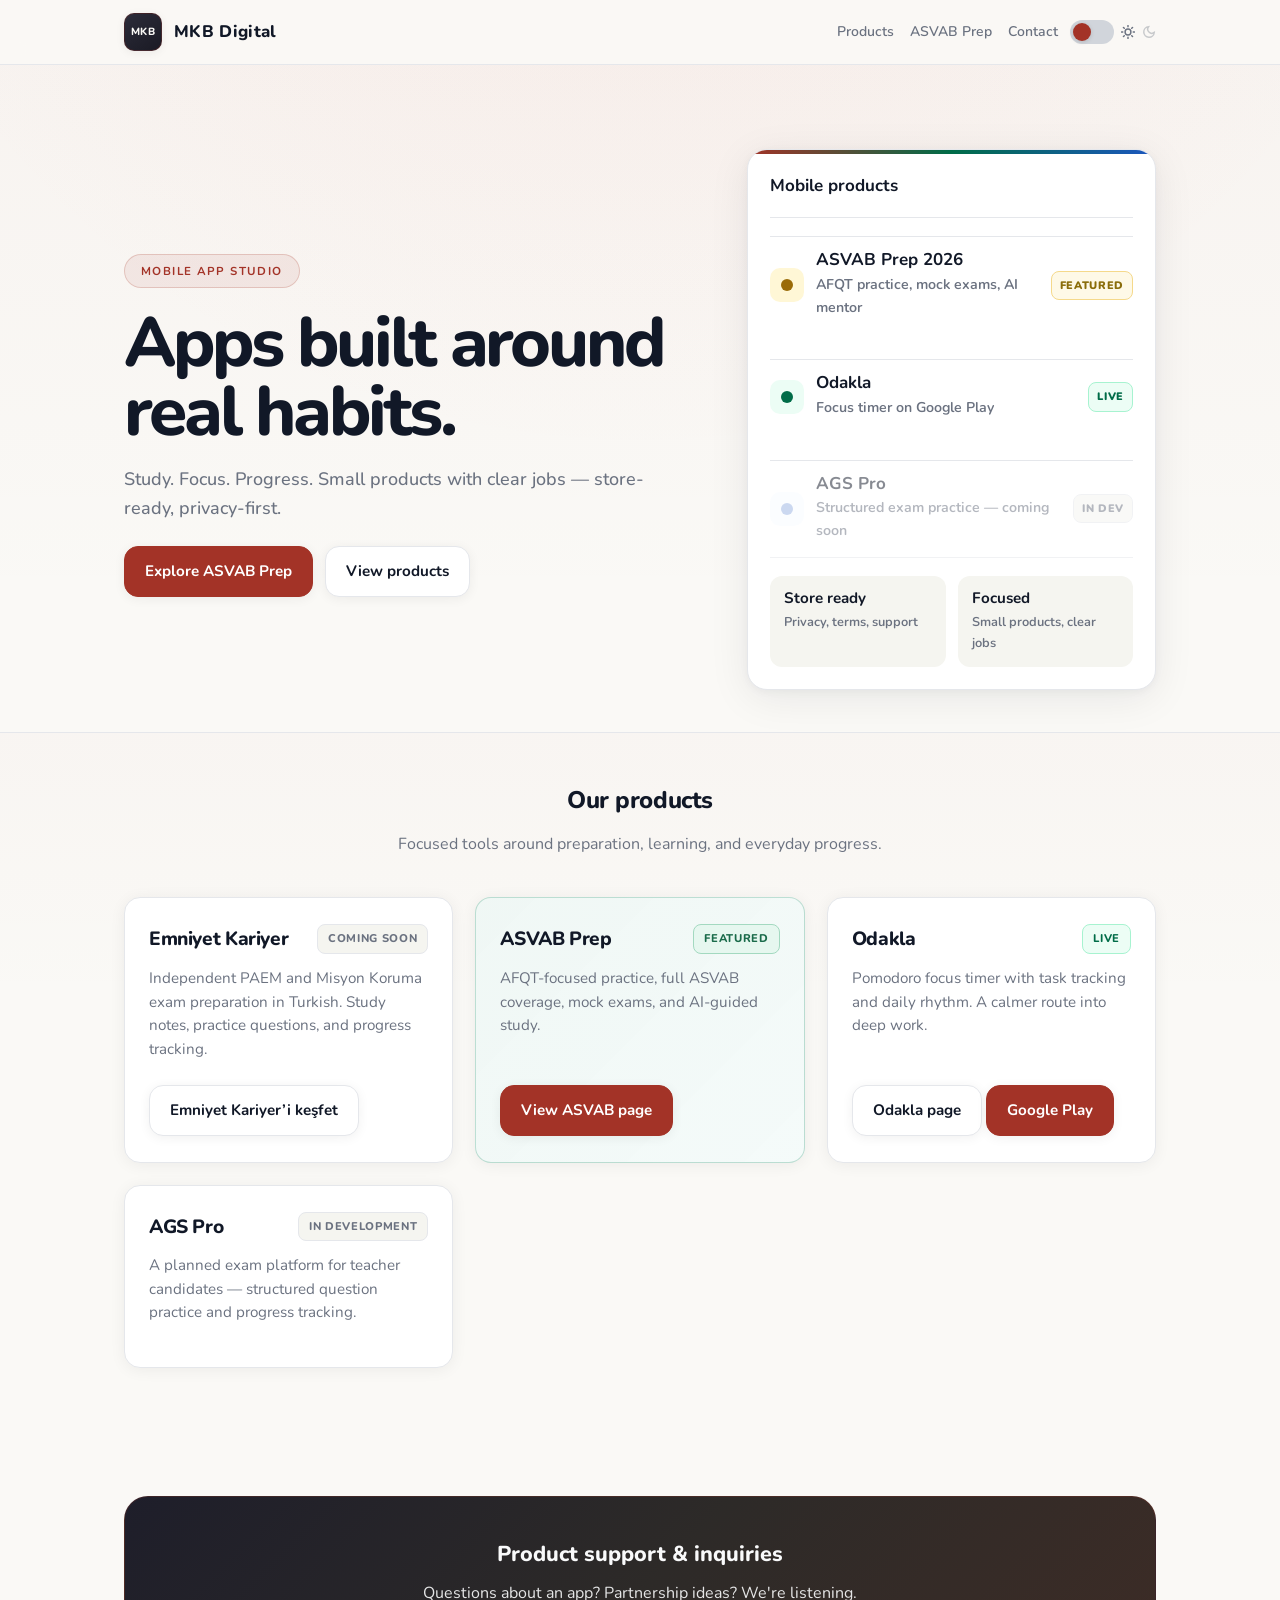
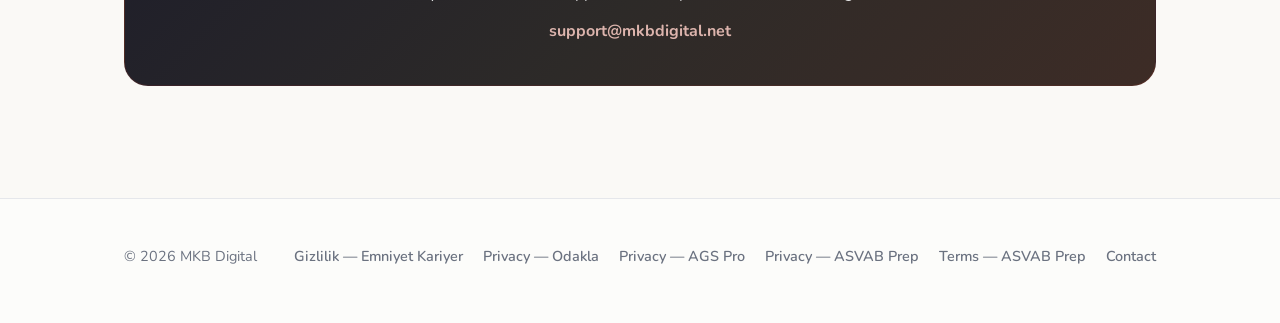
==== commit 0a661d55: "Link Emniyet Kariyer from MKB site Add the Emniyet Kariyer product card and privacy link to the home" ====
--- a/index.html
+++ b/index.html
@@ -1,207 +1,219 @@
-<!DOCTYPE html>
-<html lang="en" data-theme="light">
-  <head>
-    <meta charset="utf-8" />
-    <meta name="viewport" content="width=device-width, initial-scale=1" />
-    <meta
-      name="description"
-      content="MKB Digital builds practical mobile apps for study, focus, and exam readiness."
-    />
-    <title>MKB Digital — Mobile App Studio</title>
-    <link rel="preconnect" href="https://fonts.googleapis.com" />
-    <link rel="preconnect" href="https://fonts.gstatic.com" crossorigin />
-    <link href="https://fonts.googleapis.com/css2?family=Nunito:wght@500;600;700;800;900&display=swap" rel="stylesheet" />
-    <link rel="stylesheet" href="/styles.css" />
-    <link rel="icon" href="/favicon.svg" type="image/svg+xml" />
-  </head>
-  <body>
-    <header class="site-header">
-      <div class="wrap inner">
-        <a class="logo" href="/">
-          <span class="logo-mark" aria-hidden="true">MKB</span>
-          <span class="logo-text">MKB Digital</span>
-        </a>
-        <div class="header-tools">
-          <nav class="nav-links" aria-label="Page">
-            <a href="#products">Products</a>
-            <a href="/asvab">ASVAB Prep</a>
-            <a href="#contact">Contact</a>
-          </nav>
-          <button class="theme-toggle" aria-label="Toggle dark mode" title="Toggle theme">
-            <span class="theme-toggle-track">
-              <span class="theme-toggle-thumb"></span>
-            </span>
-            <svg class="theme-icon-sun" width="14" height="14" viewBox="0 0 24 24" fill="none" stroke="currentColor" stroke-width="2.5" stroke-linecap="round"><circle cx="12" cy="12" r="5"/><path d="M12 1v2M12 21v2M4.22 4.22l1.42 1.42M18.36 18.36l1.42 1.42M1 12h2M21 12h2M4.22 19.78l1.42-1.42M18.36 5.64l1.42-1.42"/></svg>
-            <svg class="theme-icon-moon" width="14" height="14" viewBox="0 0 24 24" fill="none" stroke="currentColor" stroke-width="2.5" stroke-linecap="round"><path d="M21 12.79A9 9 0 1111.21 3 7 7 0 0021 12.79z"/></svg>
-          </button>
-        </div>
-      </div>
-    </header>
-
-    <div class="nav-mobile wrap" aria-label="Mobile menu">
-      <a href="#products">Products</a>
-      <a href="/asvab">ASVAB Prep</a>
-      <a href="#contact">Contact</a>
-      <button class="theme-toggle" aria-label="Toggle dark mode" style="margin-left:auto">
-        <span class="theme-toggle-track">
-          <span class="theme-toggle-thumb"></span>
-        </span>
-        <svg class="theme-icon-sun" width="14" height="14" viewBox="0 0 24 24" fill="none" stroke="currentColor" stroke-width="2.5" stroke-linecap="round"><circle cx="12" cy="12" r="5"/><path d="M12 1v2M12 21v2M4.22 4.22l1.42 1.42M18.36 18.36l1.42 1.42M1 12h2M21 12h2M4.22 19.78l1.42-1.42M18.36 5.64l1.42-1.42"/></svg>
-        <svg class="theme-icon-moon" width="14" height="14" viewBox="0 0 24 24" fill="none" stroke="currentColor" stroke-width="2.5" stroke-linecap="round"><path d="M21 12.79A9 9 0 1111.21 3 7 7 0 0021 12.79z"/></svg>
-      </button>
-    </div>
-    <main>
-      <section class="hero">
-        <div class="wrap hero-grid">
-          <div class="hero-copy">
-            <p class="hero-badge">Mobile app studio</p>
-            <h1>Apps built around real habits.</h1>
-            <p class="hero-lead">
-              Study. Focus. Progress. Small products with clear jobs — store-ready, privacy-first.
-            </p>
-            <div class="hero-actions">
-              <a class="btn-store primary" href="/asvab">Explore ASVAB Prep</a>
-              <a class="btn-store" href="#products">View products</a>
-            </div>
-          </div>
-
-          <div class="studio-preview" aria-label="Product overview">
-            <div class="studio-preview-head">
-              <strong>Mobile products</strong>
-            </div>
-
-            <div class="studio-product-list">
-              <a class="studio-preview-row studio-preview-row--link" href="/asvab">
-                <span class="product-dot product-dot--gold"></span>
-                <div>
-                  <strong>ASVAB Prep 2026</strong>
-                  <small>AFQT practice, mock exams, AI mentor</small>
-                </div>
-                <span class="product-state product-state--featured">Featured</span>
-                <svg class="studio-row-arrow" width="14" height="14" viewBox="0 0 24 24" fill="none" stroke="currentColor" stroke-width="2.5" stroke-linecap="round"><path d="M9 18l6-6-6-6"/></svg>
-              </a>
-              <a class="studio-preview-row studio-preview-row--link" href="/odakla">
-                <span class="product-dot product-dot--green"></span>
-                <div>
-                  <strong>Odakla</strong>
-                  <small>Focus timer on Google Play</small>
-                </div>
-                <span class="product-state product-state--live">Live</span>
-                <svg class="studio-row-arrow" width="14" height="14" viewBox="0 0 24 24" fill="none" stroke="currentColor" stroke-width="2.5" stroke-linecap="round"><path d="M9 18l6-6-6-6"/></svg>
-              </a>
-              <div class="studio-preview-row studio-preview-row--muted">
-                <span class="product-dot product-dot--blue"></span>
-                <div>
-                  <strong>AGS Pro</strong>
-                  <small>Structured exam practice — coming soon</small>
-                </div>
-                <span class="product-state">In dev</span>
-              </div>
-            </div>
-
-            <div class="studio-principles">
-              <div>
-                <strong>Store ready</strong>
-                <span>Privacy, terms, support</span>
-              </div>
-              <div>
-                <strong>Focused</strong>
-                <span>Small products, clear jobs</span>
-              </div>
-            </div>
-          </div>
-        </div>
-      </section>
-
-      <section class="section" id="products">
-        <div class="wrap">
-          <h2 class="section-title">Our products</h2>
-          <p class="section-sub">Focused tools around preparation, learning, and everyday progress.</p>
-
-          <div class="project-grid">
-            <article class="project-card project-card--asvab">
-              <div class="project-card-head">
-                <h3>ASVAB Prep</h3>
-                <span class="project-badge project-badge--featured">Featured</span>
-              </div>
-              <p>AFQT-focused practice, full ASVAB coverage, mock exams, and AI-guided study.</p>
-              <div class="project-actions">
-                <a class="btn-store primary" href="/asvab">View ASVAB page</a>
-              </div>
-            </article>
-
-            <article class="project-card">
-              <div class="project-card-head">
-                <h3>Odakla</h3>
-                <span class="project-badge project-badge--live">Live</span>
-              </div>
-              <p>Pomodoro focus timer with task tracking and daily rhythm. A calmer route into deep work.</p>
-              <div class="project-actions">
-                <a class="btn-store" href="/odakla">Odakla page</a>
-                <a class="btn-store primary"
-                  href="https://play.google.com/store/apps/details?id=com.odakla.app"
-                  rel="noopener noreferrer" target="_blank">Google Play</a>
-              </div>
-            </article>
-
-            <article class="project-card">
-              <div class="project-card-head">
-                <h3>AGS Pro</h3>
-                <span class="project-badge">In development</span>
-              </div>
-              <p>A planned exam platform for teacher candidates — structured question practice and progress tracking.</p>
-            </article>
-          </div>
-        </div>
-      </section>
-
-      <section class="section cta-section" id="contact">
-        <div class="wrap">
-          <div class="cta-band" aria-labelledby="cta-title">
-            <h2 id="cta-title">Product support &amp; inquiries</h2>
-            <p>Questions about an app? Partnership ideas? We're listening.</p>
-            <p class="cta-email">
-              <a href="mailto:support@mkbdigital.net">support@mkbdigital.net</a>
-            </p>
-          </div>
-        </div>
-      </section>
-    </main>
-
-    <footer class="site-footer">
-      <div class="wrap inner">
-        <p>&copy; 2026 MKB Digital</p>
-        <div class="footer-links">
-          <a href="/odakla/privacy">Privacy — Odakla</a>
-          <a href="/ags/privacy">Privacy — AGS Pro</a>
-          <a href="/asvab/privacy">Privacy — ASVAB Prep</a>
-          <a href="/asvab/terms">Terms — ASVAB Prep</a>
-          <a href="mailto:support@mkbdigital.net">Contact</a>
-        </div>
-      </div>
-    </footer>
-
-    <script>
-      (function() {
-        const html = document.documentElement;
-        const toggles = document.querySelectorAll('.theme-toggle');
-        const saved = localStorage.getItem('mkb-theme');
-
-        if (saved) {
-          html.setAttribute('data-theme', saved);
-        } else {
-          const prefersDark = window.matchMedia('(prefers-color-scheme: dark)').matches;
-          html.setAttribute('data-theme', prefersDark ? 'dark' : 'light');
-        }
-
-        toggles.forEach(function(toggle) {
-          toggle.addEventListener('click', function() {
-          const next = html.getAttribute('data-theme') === 'dark' ? 'light' : 'dark';
-          html.setAttribute('data-theme', next);
-            localStorage.setItem('mkb-theme', next);
-          });
-        });
-      })();
-    </script>
-  </body>
-</html>
+<!DOCTYPE html>
+<html lang="en" data-theme="light">
+  <head>
+    <meta charset="utf-8" />
+    <meta name="viewport" content="width=device-width, initial-scale=1" />
+    <meta
+      name="description"
+      content="MKB Digital builds practical mobile apps for study, focus, and exam readiness."
+    />
+    <title>MKB Digital — Mobile App Studio</title>
+    <link rel="preconnect" href="https://fonts.googleapis.com" />
+    <link rel="preconnect" href="https://fonts.gstatic.com" crossorigin />
+    <link href="https://fonts.googleapis.com/css2?family=Nunito:wght@500;600;700;800;900&display=swap" rel="stylesheet" />
+    <link rel="stylesheet" href="/styles.css" />
+    <link rel="icon" href="/favicon.svg" type="image/svg+xml" />
+  </head>
+  <body>
+    <header class="site-header">
+      <div class="wrap inner">
+        <a class="logo" href="/">
+          <span class="logo-mark" aria-hidden="true">MKB</span>
+          <span class="logo-text">MKB Digital</span>
+        </a>
+        <div class="header-tools">
+          <nav class="nav-links" aria-label="Page">
+            <a href="#products">Products</a>
+            <a href="/asvab">ASVAB Prep</a>
+            <a href="#contact">Contact</a>
+          </nav>
+          <button class="theme-toggle" aria-label="Toggle dark mode" title="Toggle theme">
+            <span class="theme-toggle-track">
+              <span class="theme-toggle-thumb"></span>
+            </span>
+            <svg class="theme-icon-sun" width="14" height="14" viewBox="0 0 24 24" fill="none" stroke="currentColor" stroke-width="2.5" stroke-linecap="round"><circle cx="12" cy="12" r="5"/><path d="M12 1v2M12 21v2M4.22 4.22l1.42 1.42M18.36 18.36l1.42 1.42M1 12h2M21 12h2M4.22 19.78l1.42-1.42M18.36 5.64l1.42-1.42"/></svg>
+            <svg class="theme-icon-moon" width="14" height="14" viewBox="0 0 24 24" fill="none" stroke="currentColor" stroke-width="2.5" stroke-linecap="round"><path d="M21 12.79A9 9 0 1111.21 3 7 7 0 0021 12.79z"/></svg>
+          </button>
+        </div>
+      </div>
+    </header>
+
+    <div class="nav-mobile wrap" aria-label="Mobile menu">
+      <a href="#products">Products</a>
+      <a href="/asvab">ASVAB Prep</a>
+      <a href="#contact">Contact</a>
+      <button class="theme-toggle" aria-label="Toggle dark mode" style="margin-left:auto">
+        <span class="theme-toggle-track">
+          <span class="theme-toggle-thumb"></span>
+        </span>
+        <svg class="theme-icon-sun" width="14" height="14" viewBox="0 0 24 24" fill="none" stroke="currentColor" stroke-width="2.5" stroke-linecap="round"><circle cx="12" cy="12" r="5"/><path d="M12 1v2M12 21v2M4.22 4.22l1.42 1.42M18.36 18.36l1.42 1.42M1 12h2M21 12h2M4.22 19.78l1.42-1.42M18.36 5.64l1.42-1.42"/></svg>
+        <svg class="theme-icon-moon" width="14" height="14" viewBox="0 0 24 24" fill="none" stroke="currentColor" stroke-width="2.5" stroke-linecap="round"><path d="M21 12.79A9 9 0 1111.21 3 7 7 0 0021 12.79z"/></svg>
+      </button>
+    </div>
+    <main>
+      <section class="hero">
+        <div class="wrap hero-grid">
+          <div class="hero-copy">
+            <p class="hero-badge">Mobile app studio</p>
+            <h1>Apps built around real habits.</h1>
+            <p class="hero-lead">
+              Study. Focus. Progress. Small products with clear jobs — store-ready, privacy-first.
+            </p>
+            <div class="hero-actions">
+              <a class="btn-store primary" href="/asvab">Explore ASVAB Prep</a>
+              <a class="btn-store" href="#products">View products</a>
+            </div>
+          </div>
+
+          <div class="studio-preview" aria-label="Product overview">
+            <div class="studio-preview-head">
+              <strong>Mobile products</strong>
+            </div>
+
+            <div class="studio-product-list">
+              <a class="studio-preview-row studio-preview-row--link" href="/asvab">
+                <span class="product-dot product-dot--gold"></span>
+                <div>
+                  <strong>ASVAB Prep 2026</strong>
+                  <small>AFQT practice, mock exams, AI mentor</small>
+                </div>
+                <span class="product-state product-state--featured">Featured</span>
+                <svg class="studio-row-arrow" width="14" height="14" viewBox="0 0 24 24" fill="none" stroke="currentColor" stroke-width="2.5" stroke-linecap="round"><path d="M9 18l6-6-6-6"/></svg>
+              </a>
+              <a class="studio-preview-row studio-preview-row--link" href="/odakla">
+                <span class="product-dot product-dot--green"></span>
+                <div>
+                  <strong>Odakla</strong>
+                  <small>Focus timer on Google Play</small>
+                </div>
+                <span class="product-state product-state--live">Live</span>
+                <svg class="studio-row-arrow" width="14" height="14" viewBox="0 0 24 24" fill="none" stroke="currentColor" stroke-width="2.5" stroke-linecap="round"><path d="M9 18l6-6-6-6"/></svg>
+              </a>
+              <div class="studio-preview-row studio-preview-row--muted">
+                <span class="product-dot product-dot--blue"></span>
+                <div>
+                  <strong>AGS Pro</strong>
+                  <small>Structured exam practice — coming soon</small>
+                </div>
+                <span class="product-state">In dev</span>
+              </div>
+            </div>
+
+            <div class="studio-principles">
+              <div>
+                <strong>Store ready</strong>
+                <span>Privacy, terms, support</span>
+              </div>
+              <div>
+                <strong>Focused</strong>
+                <span>Small products, clear jobs</span>
+              </div>
+            </div>
+          </div>
+        </div>
+      </section>
+
+      <section class="section" id="products">
+        <div class="wrap">
+          <h2 class="section-title">Our products</h2>
+          <p class="section-sub">Focused tools around preparation, learning, and everyday progress.</p>
+
+          <div class="project-grid">
+            <article class="project-card">
+              <div class="project-card-head">
+                <h3>Emniyet Kariyer</h3>
+                <span class="project-badge">Coming soon</span>
+              </div>
+              <p>Independent PAEM and Misyon Koruma exam preparation in Turkish. Study notes, practice questions, and progress tracking.</p>
+              <div class="project-actions">
+                <a class="btn-store" href="/emniyet-kariyer" lang="tr">Emniyet Kariyer’i keşfet</a>
+              </div>
+            </article>
+
+            <article class="project-card project-card--asvab">
+              <div class="project-card-head">
+                <h3>ASVAB Prep</h3>
+                <span class="project-badge project-badge--featured">Featured</span>
+              </div>
+              <p>AFQT-focused practice, full ASVAB coverage, mock exams, and AI-guided study.</p>
+              <div class="project-actions">
+                <a class="btn-store primary" href="/asvab">View ASVAB page</a>
+              </div>
+            </article>
+
+            <article class="project-card">
+              <div class="project-card-head">
+                <h3>Odakla</h3>
+                <span class="project-badge project-badge--live">Live</span>
+              </div>
+              <p>Pomodoro focus timer with task tracking and daily rhythm. A calmer route into deep work.</p>
+              <div class="project-actions">
+                <a class="btn-store" href="/odakla">Odakla page</a>
+                <a class="btn-store primary"
+                  href="https://play.google.com/store/apps/details?id=com.odakla.app"
+                  rel="noopener noreferrer" target="_blank">Google Play</a>
+              </div>
+            </article>
+
+            <article class="project-card">
+              <div class="project-card-head">
+                <h3>AGS Pro</h3>
+                <span class="project-badge">In development</span>
+              </div>
+              <p>A planned exam platform for teacher candidates — structured question practice and progress tracking.</p>
+            </article>
+          </div>
+        </div>
+      </section>
+
+      <section class="section cta-section" id="contact">
+        <div class="wrap">
+          <div class="cta-band" aria-labelledby="cta-title">
+            <h2 id="cta-title">Product support &amp; inquiries</h2>
+            <p>Questions about an app? Partnership ideas? We're listening.</p>
+            <p class="cta-email">
+              <a href="mailto:support@mkbdigital.net">support@mkbdigital.net</a>
+            </p>
+          </div>
+        </div>
+      </section>
+    </main>
+
+    <footer class="site-footer">
+      <div class="wrap inner">
+        <p>&copy; 2026 MKB Digital</p>
+        <div class="footer-links">
+          <a href="/emniyet-kariyer/privacy">Gizlilik — Emniyet Kariyer</a>
+          <a href="/odakla/privacy">Privacy — Odakla</a>
+          <a href="/ags/privacy">Privacy — AGS Pro</a>
+          <a href="/asvab/privacy">Privacy — ASVAB Prep</a>
+          <a href="/asvab/terms">Terms — ASVAB Prep</a>
+          <a href="mailto:support@mkbdigital.net">Contact</a>
+        </div>
+      </div>
+    </footer>
+
+    <script>
+      (function() {
+        const html = document.documentElement;
+        const toggles = document.querySelectorAll('.theme-toggle');
+        const saved = localStorage.getItem('mkb-theme');
+
+        if (saved) {
+          html.setAttribute('data-theme', saved);
+        } else {
+          const prefersDark = window.matchMedia('(prefers-color-scheme: dark)').matches;
+          html.setAttribute('data-theme', prefersDark ? 'dark' : 'light');
+        }
+
+        toggles.forEach(function(toggle) {
+          toggle.addEventListener('click', function() {
+          const next = html.getAttribute('data-theme') === 'dark' ? 'light' : 'dark';
+          html.setAttribute('data-theme', next);
+            localStorage.setItem('mkb-theme', next);
+          });
+        });
+      })();
+    </script>
+  </body>
+</html>
--- a/styles.css
+++ b/styles.css
@@ -2559,7 +2559,7 @@
 .odakla-hero-title { margin: 0; font-size: clamp(2.2rem, 6vw, 4.2rem); font-weight: 900; line-height: 1.08; letter-spacing: -0.03em; max-width: 560px; }
 .odakla-hero-sub { margin: 0; font-size: clamp(1rem, 2.5vw, 1.2rem); font-weight: 600; color: var(--odakla-muted); max-width: 400px; line-height: 1.6; }
 .odakla-hero-actions { display: flex; flex-wrap: wrap; gap: 12px; justify-content: center; padding-top: 8px; }
-.odakla-cta { display: inline-flex; align-items: center; gap: 10px; padding: 14px 28px; border-radius: 999px; font-weight: 800; font-size: 1rem; background: var(--odakla-cta); color: #fff !important; transition: background 0.2s, transform 0.2s, box-shadow 0.2s; box-shadow: 0 4px 24px rgba(224, 112, 64, 0.35); }
+.odakla-cta { display: inline-flex; align-items: center; gap: 12px; padding: 16px 34px; border-radius: 999px; font-weight: 800; font-size: 1.1rem; background: var(--odakla-cta); color: #fff !important; transition: background 0.2s, transform 0.2s, box-shadow 0.2s; box-shadow: 0 6px 28px rgba(224, 112, 64, 0.4); }
 .odakla-cta:hover { background: var(--odakla-cta-hover); color: #fff !important; transform: translateY(-1px); box-shadow: 0 6px 30px rgba(224, 112, 64, 0.45); }
 .odakla-cta svg { flex-shrink: 0; }
 .odakla-store-btn { display: inline-flex; align-items: center; gap: 12px; padding: 12px 22px; border-radius: 16px; border: 1px solid var(--odakla-border); background: rgba(255, 255, 255, 0.06); color: var(--odakla-text) !important; text-decoration: none; transition: background 0.2s, border-color 0.2s, transform 0.2s; }
@@ -2585,11 +2585,61 @@
 .odakla-footer-inner nav { display: flex; gap: 18px; }
 .odakla-footer-inner nav a { color: var(--odakla-muted); font-weight: 700; transition: color 0.2s; }
 .odakla-footer-inner nav a:hover { color: var(--odakla-text); }
+.odakla-contact { padding: 20px 0 96px; }
+.odakla-contact-inner {
+  display: flex;
+  flex-direction: column;
+  align-items: center;
+  justify-content: center;
+  text-align: center;
+  width: 100%;
+  max-width: 420px;
+  margin: 0 auto;
+}
+.odakla-contact-mark {
+  width: 8px;
+  height: 8px;
+  margin-bottom: 28px;
+  border-radius: 50%;
+  background: var(--odakla-cta);
+  box-shadow: 0 0 0 7px rgba(224, 112, 64, 0.16), 0 0 0 16px rgba(224, 112, 64, 0.07);
+}
+.odakla-contact-title {
+  margin: 0 0 10px;
+  font-size: clamp(1.55rem, 4vw, 2rem);
+  font-weight: 900;
+  letter-spacing: -0.03em;
+  line-height: 1.2;
+}
+.odakla-contact-copy {
+  margin: 0 0 28px;
+  font-size: 0.98rem;
+  font-weight: 600;
+  color: var(--odakla-muted);
+  line-height: 1.6;
+  max-width: 34ch;
+}
+.odakla-contact-mail {
+  color: var(--odakla-text) !important;
+  font-weight: 800;
+  font-size: 1.12rem;
+  letter-spacing: -0.02em;
+  border-bottom: 1.5px solid rgba(224, 112, 64, 0.5);
+  padding-bottom: 3px;
+  transition: color 0.2s, border-color 0.2s;
+}
+.odakla-contact-mail:hover {
+  color: var(--odakla-cta) !important;
+  border-bottom-color: var(--odakla-cta);
+  text-decoration: none;
+}
 @media (max-width: 900px) { .odakla-features-grid { grid-template-columns: 1fr; } }
 @media (max-width: 640px) {
   .odakla-hero { padding: 48px 0 40px; }
   .odakla-mark { width: 76px; height: 76px; }
   .odakla-glow { width: 340px; height: 280px; top: -60px; }
+  .odakla-contact { padding: 12px 0 64px; }
+  .odakla-contact-mail { font-size: 0.95rem; overflow-wrap: anywhere; }
 }
 
 /* Odakla Privacy */
